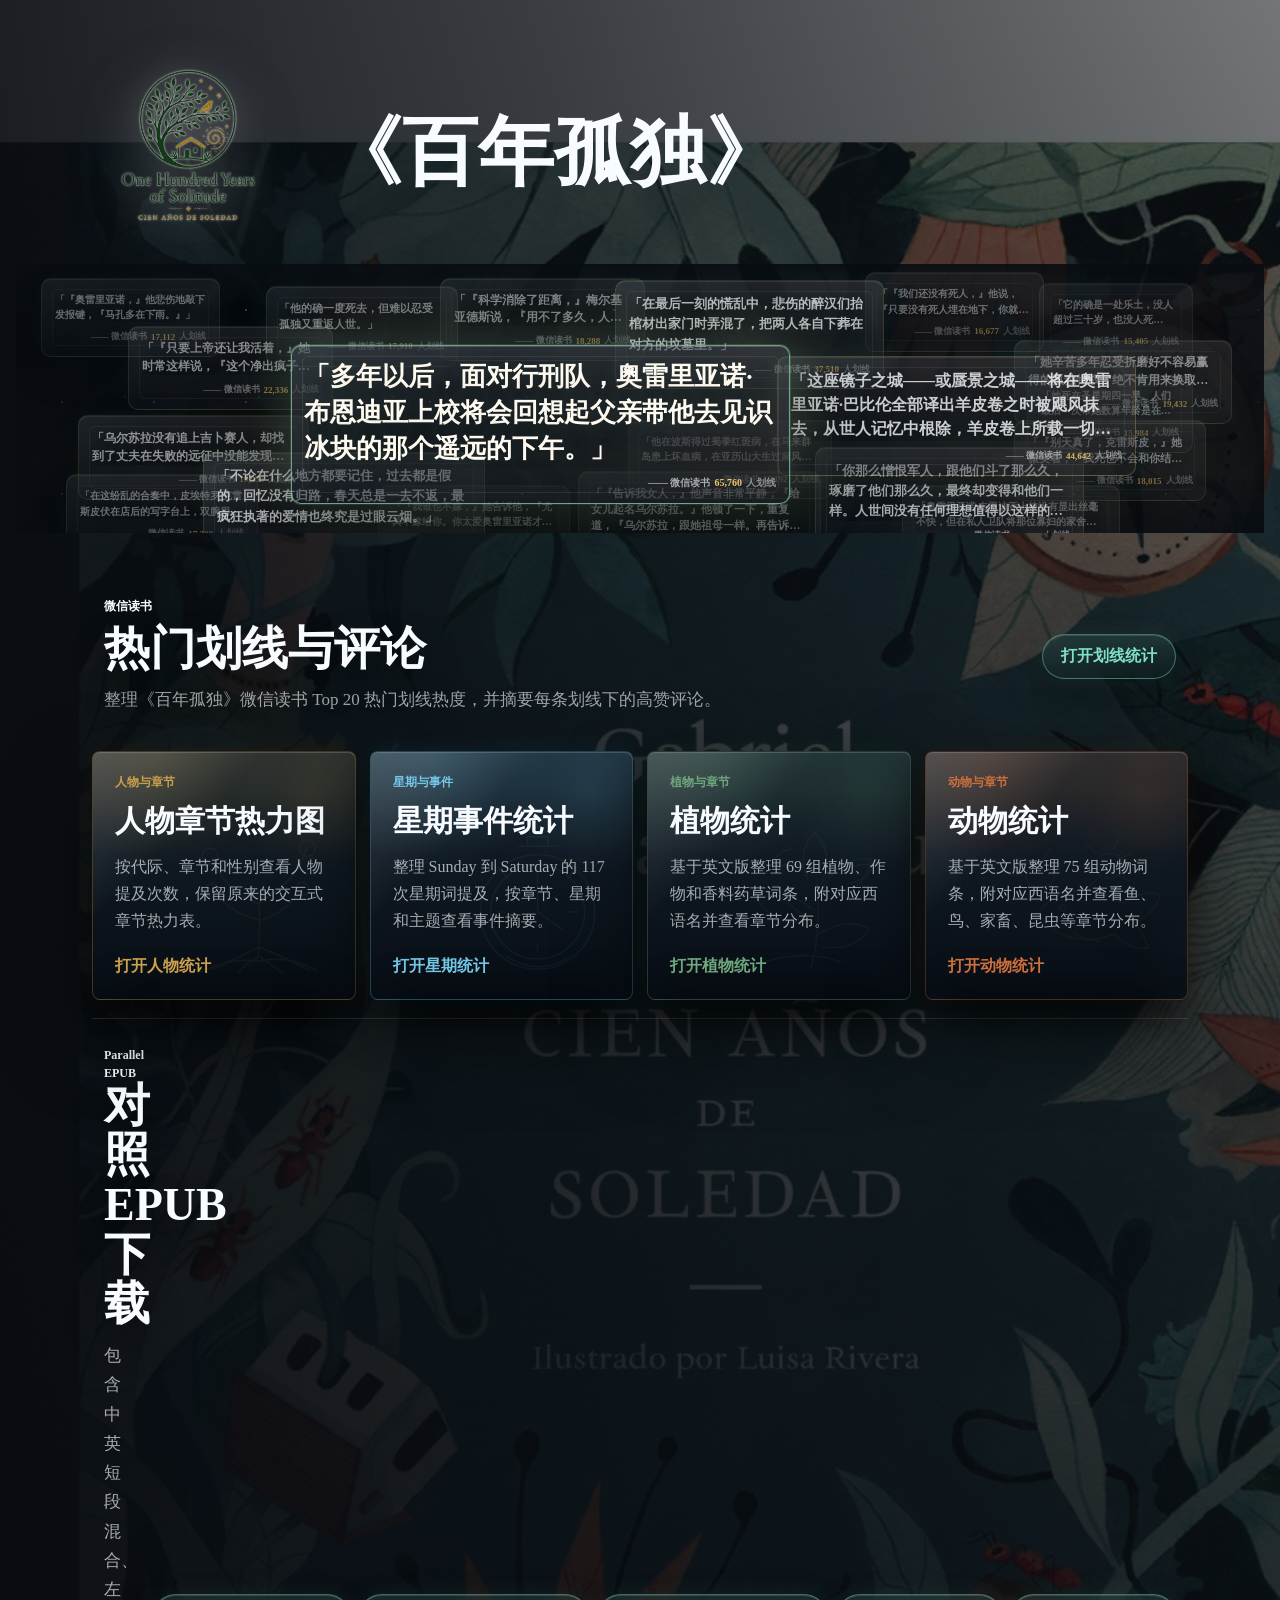
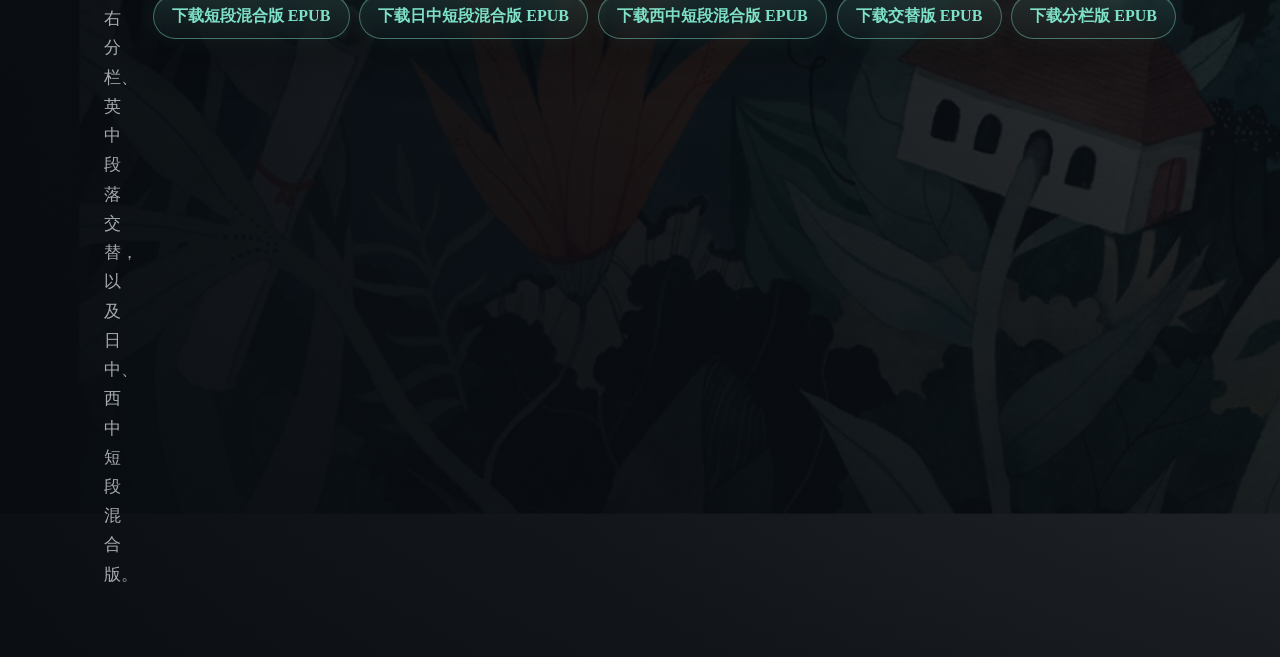
==== index.html @ 2b8b04f7 "Add Spanish Chinese mixed EPUB" ====
<!doctype html>
<html lang="zh-CN">
  <head>
    <meta charset="utf-8" />
    <meta name="viewport" content="width=device-width, initial-scale=1" />
    <title>《百年孤独》</title>
    <link rel="icon" type="image/png" sizes="64x64" href="./assets/favicon.png" />
    <link rel="apple-touch-icon" href="./assets/apple-touch-icon.png" />
    <style>
      :root {
        --ink: #f8fbff;
        --soft: rgba(248, 251, 255, 0.78);
        --muted: rgba(248, 251, 255, 0.66);
        --line: rgba(255, 255, 255, 0.24);
        --card: rgba(12, 20, 28, 0.68);
        --card-hover: rgba(17, 29, 39, 0.82);
        --teal: #7ee0c7;
        --gold: #f5c96b;
        --shadow: 0 24px 70px rgba(0, 0, 0, 0.34);
        --serif: "Source Han Serif SC", "Noto Serif CJK SC", "Songti SC", "STSong", SimSun, serif;
        --sans:
          Inter, ui-sans-serif, system-ui, -apple-system, BlinkMacSystemFont, "Segoe UI",
          "PingFang SC", "Microsoft YaHei", sans-serif;
        font-family: var(--serif);
      }

      * {
        box-sizing: border-box;
      }

      html {
        min-height: 100%;
      }

      html,
      body {
        background:
          linear-gradient(90deg, rgba(8, 12, 17, 0.9) 0%, rgba(8, 12, 17, 0.74) 44%, rgba(8, 12, 17, 0.46) 100%),
          linear-gradient(180deg, rgba(8, 12, 17, 0.2) 0%, rgba(8, 12, 17, 0.88) 100%),
          url("./assets/spanish-cover.webp") center 42% / cover no-repeat;
      }

      body {
        min-width: 320px;
        min-height: 100svh;
        margin: 0;
        overflow-x: hidden;
        color: var(--ink);
      }

      main {
        display: flex;
        flex-direction: column;
        gap: clamp(20px, 2.7vh, 34px);
        width: 100%;
        max-width: 1180px;
        min-height: 100svh;
        margin: 0 auto;
        padding: clamp(22px, 4vw, 48px) clamp(16px, 4vw, 42px);
        overflow: visible;
      }

      .hero {
        display: flex;
        flex-direction: column;
        justify-content: center;
        width: 100%;
        min-width: 0;
        max-width: 1080px;
        min-height: min(210px, 24svh);
      }

      .hero-heading {
        display: flex;
        align-items: center;
        gap: clamp(22px, 3.4vw, 42px);
        width: 100%;
        min-width: 0;
      }

      .hero-copy {
        min-width: 0;
      }

      .brand-logo {
        flex: 0 0 auto;
        width: clamp(150px, 15vw, 220px);
        height: auto;
        margin: 0;
        filter: drop-shadow(0 18px 40px rgba(0, 0, 0, 0.42))
          drop-shadow(0 0 1px rgba(255, 255, 255, 0.82))
          drop-shadow(0 0 16px rgba(255, 255, 255, 0.26));
      }

      .eyebrow {
        margin: 0 0 14px;
        color: var(--teal);
        font-size: 12px;
        font-weight: 820;
        letter-spacing: 0;
        text-transform: uppercase;
      }

      h1 {
        max-width: 780px;
        margin: 0;
        font-size: clamp(38px, 7vw, 76px);
        line-height: 1.02;
        letter-spacing: 0;
        overflow-wrap: anywhere;
        text-wrap: balance;
      }

      h1 span {
        display: block;
      }

      .lede {
        max-width: 690px;
        margin: 0;
        color: var(--soft);
        font-size: clamp(16px, 2vw, 20px);
        line-height: 1.75;
        overflow-wrap: anywhere;
        word-break: break-word;
      }

      .link-grid {
        display: grid;
        width: 100%;
        min-width: 0;
        grid-template-columns: repeat(4, minmax(0, 1fr));
        gap: 18px 14px;
        perspective: 1200px;
      }

      .quote-field {
        position: relative;
        isolation: isolate;
        width: min(1280px, calc(100vw - 32px));
        max-width: calc(100vw - 32px);
        min-height: clamp(260px, 21vw, 320px);
        margin-left: 50%;
        margin-top: clamp(-18px, -1.5vw, -8px);
        margin-bottom: clamp(28px, 3vw, 46px);
        padding: 0;
        transform: translateX(-50%);
      }

      .quote-orbit {
        position: absolute;
        inset: 0;
        z-index: 1;
        overflow: hidden;
        background:
          linear-gradient(90deg, rgba(5, 8, 13, 0.08), rgba(5, 8, 13, 0.52) 18%, rgba(5, 8, 13, 0.58) 82%, rgba(5, 8, 13, 0.08)),
          linear-gradient(180deg, rgba(5, 8, 13, 0), rgba(5, 8, 13, 0.58) 18%, rgba(5, 8, 13, 0.5) 82%, rgba(5, 8, 13, 0));
        isolation: isolate;
      }

      .quote-orbit::before {
        position: absolute;
        inset: 0;
        z-index: -1;
        background-image:
          radial-gradient(circle, rgba(255, 255, 255, 0.64) 0 1px, transparent 1.3px),
          radial-gradient(circle, rgba(126, 224, 199, 0.42) 0 1px, transparent 1.25px),
          linear-gradient(180deg, rgba(126, 224, 199, 0.08), transparent 28%, rgba(245, 201, 107, 0.08) 78%, transparent);
        background-position:
          0 0,
          42px 66px,
          center;
        background-size:
          92px 92px,
          134px 134px,
          auto;
        content: "";
        opacity: 0.32;
      }

      .quote-orbit::after {
        position: absolute;
        inset: 0;
        z-index: -1;
        background:
          linear-gradient(90deg, rgba(8, 12, 17, 0.72), transparent 18%, transparent 82%, rgba(8, 12, 17, 0.72)),
          linear-gradient(180deg, rgba(8, 12, 17, 0.78), transparent 16%, transparent 78%, rgba(8, 12, 17, 0.78));
        content: "";
        pointer-events: none;
      }

      .quote-card {
        position: absolute;
        z-index: var(--z, 1);
        display: grid;
        grid-template-rows: minmax(0, 1fr) auto;
        min-width: 0;
        width: min(var(--card-width, 280px), calc(100% - 42px));
        min-height: 0;
        border: 1px solid rgba(245, 201, 107, var(--border-alpha, 0.18));
        border-radius: 10px;
        background:
          linear-gradient(180deg, rgba(255, 255, 255, 0.12), rgba(255, 255, 255, 0.025)),
          rgba(11, 16, 24, var(--card-bg, 0.34));
        box-shadow:
          0 18px 44px rgba(0, 0, 0, 0.26),
          0 0 28px rgba(126, 224, 199, var(--glow-alpha, 0.06)),
          inset 0 1px 0 rgba(255, 255, 255, 0.12);
        padding: clamp(10px, 1vw, 14px);
        color: var(--ink);
        animation:
          quote-drift-a 18s ease-in-out infinite,
          quote-breathe 4.8s ease-in-out infinite;
        left: var(--x);
        opacity: var(--card-opacity, 0.72);
        top: var(--y);
        transform: translate3d(var(--parallax-x, 0), var(--parallax-y, 0), 0)
          scale(var(--card-scale, 1));
        transition:
          transform 180ms ease,
          opacity 180ms ease,
          filter 180ms ease,
          border-color 180ms ease,
          background 180ms ease,
          box-shadow 180ms ease;
      }

      .quote-card::before {
        position: absolute;
        inset: 10px;
        border: 1px solid rgba(255, 255, 255, 0.08);
        border-radius: 6px;
        content: "";
        pointer-events: none;
      }

      .quote-card::after {
        position: absolute;
        inset: -1px;
        z-index: -1;
        border-radius: 10px;
        background: linear-gradient(135deg, rgba(126, 224, 199, 0.16), transparent 32%, rgba(245, 201, 107, 0.12));
        content: "";
        opacity: 0.28;
        pointer-events: none;
      }

      .quote-orbit:has(.quote-card:hover) .quote-card:not(:hover) {
        --card-opacity: 0.34;
        --card-peak-opacity: 0.42;
        filter: saturate(0.72) brightness(0.68);
      }

      .quote-orbit.is-hovering .quote-card:not(.is-active) {
        --card-opacity: 0.34;
        --card-peak-opacity: 0.42;
        filter: saturate(0.72) brightness(0.68);
      }

      .quote-card:hover,
      .quote-card:focus,
      .quote-card:focus-within,
      .quote-card.is-active {
        z-index: 20;
        --card-scale: 1.05;
        --card-opacity: 1;
        --card-peak-opacity: 1;
        border-color: rgba(126, 224, 199, 0.62);
        outline: none;
        background:
          linear-gradient(180deg, rgba(126, 224, 199, 0.14), rgba(255, 255, 255, 0.04)),
          rgba(8, 15, 22, 0.82);
        box-shadow:
          0 32px 92px rgba(0, 0, 0, 0.52),
          0 0 0 3px rgba(126, 224, 199, 0.12),
          inset 0 1px 0 rgba(255, 255, 255, 0.18);
        animation-play-state: paused;
      }

      .quote-card blockquote {
        display: -webkit-box;
        overflow: hidden;
        -webkit-box-orient: vertical;
        -webkit-line-clamp: var(--lines, 2);
        margin: 0;
        color: rgba(248, 251, 255, 0.94);
        font-family: "Source Han Serif SC", "Noto Serif CJK SC", "Songti SC", "STSong", SimSun, serif;
        font-size: var(--quote-size, clamp(12px, 1vw, 16px));
        font-weight: 680;
        line-height: 1.5;
        letter-spacing: 0;
        text-shadow: 0 2px 18px rgba(0, 0, 0, 0.38);
      }

      .quote-card footer {
        display: flex;
        flex-wrap: wrap;
        gap: 8px 4px;
        align-items: center;
        justify-content: flex-end;
        margin-top: 8px;
        color: rgba(248, 251, 255, 0.62);
        font-size: 9px;
        font-weight: 760;
      }

      .quote-card footer .highlight-count {
        color: var(--gold);
      }

      .quote-card footer .highlight-unit {
        color: rgba(248, 251, 255, 0.5);
      }

      .quote-card.rank-1 {
        --x: 22%;
        --y: 30%;
        --z: 8;
        --card-width: clamp(410px, 39vw, 560px);
        --quote-size: clamp(22px, 2vw, 30px);
        --lines: 3;
        --card-opacity: 1;
        --card-peak-opacity: 1;
        --card-bg: 0.5;
        --border-alpha: 0.58;
        --glow-alpha: 0.28;
        --depth: 0.8;
        border-color: rgba(126, 224, 199, 0.68);
        box-shadow:
          0 30px 86px rgba(0, 0, 0, 0.5),
          0 0 0 1px rgba(245, 201, 107, 0.18),
          0 0 46px rgba(126, 224, 199, 0.2),
          0 0 76px rgba(245, 201, 107, 0.12),
          inset 0 1px 0 rgba(255, 255, 255, 0.18);
      }

      .quote-card.rank-1 blockquote {
        color: #fffaf0;
        font-weight: 820;
        line-height: 1.42;
        text-shadow:
          0 2px 24px rgba(0, 0, 0, 0.52),
          0 0 22px rgba(126, 224, 199, 0.18);
      }

      .quote-card.rank-1 footer {
        font-size: 10px;
      }

      .quote-card.rank-2 {
        --x: 61%;
        --y: 34%;
        --z: 5;
        --card-width: clamp(300px, 28vw, 410px);
        --quote-size: clamp(15px, 1.25vw, 19px);
        --lines: 3;
        --card-opacity: 0.86;
        --card-peak-opacity: 0.96;
        --card-bg: 0.4;
        --border-alpha: 0.3;
        --glow-alpha: 0.12;
        --depth: 0.56;
        animation-name: quote-drift-b, quote-breathe;
        animation-duration: 22s, 5.4s;
      }

      .quote-card.rank-3 {
        --x: 48%;
        --y: 6%;
        --z: 4;
        --card-width: clamp(230px, 21vw, 300px);
        --quote-size: clamp(13px, 1.05vw, 16px);
        --lines: 3;
        --card-opacity: 0.78;
        --card-peak-opacity: 0.92;
        --depth: 0.42;
        animation-name: quote-drift-c, quote-breathe;
        animation-duration: 20s, 4.6s;
      }

      .quote-card.rank-4 {
        --x: 64%;
        --y: 68%;
        --z: 4;
        --card-width: clamp(230px, 21vw, 315px);
        --quote-size: clamp(13px, 1.05vw, 16px);
        --lines: 3;
        --card-opacity: 0.76;
        --card-peak-opacity: 0.9;
        --depth: 0.4;
        animation-name: quote-drift-d, quote-breathe;
        animation-duration: 24s, 5.2s;
      }

      .quote-card.rank-5 {
        --x: 15%;
        --y: 70%;
        --z: 4;
        --card-width: clamp(230px, 22vw, 320px);
        --quote-size: clamp(13px, 1.05vw, 16px);
        --lines: 3;
        --card-opacity: 0.76;
        --card-peak-opacity: 0.9;
        --depth: 0.38;
        animation-name: quote-drift-c, quote-breathe;
        animation-duration: 19s, 5.8s;
      }

      .quote-card.rank-6 {
        --x: 9%;
        --y: 23%;
        --card-width: clamp(180px, 16vw, 235px);
        --quote-size: clamp(11px, 0.92vw, 14px);
        --card-opacity: 0.62;
        --card-peak-opacity: 0.78;
        --depth: 0.26;
        animation-name: quote-drift-b, quote-breathe;
        animation-duration: 21s, 4.4s;
      }

      .quote-card.rank-7 {
        --x: 5%;
        --y: 56%;
        --card-width: clamp(190px, 18vw, 260px);
        --quote-size: clamp(11px, 0.94vw, 14px);
        --card-opacity: 0.6;
        --card-peak-opacity: 0.76;
        --depth: 0.24;
        animation-name: quote-drift-a, quote-breathe;
        animation-duration: 23s, 4.8s;
      }

      .quote-card.rank-8 {
        --x: 80%;
        --y: 28%;
        --card-width: clamp(185px, 17vw, 250px);
        --quote-size: clamp(11px, 0.94vw, 14px);
        --card-opacity: 0.6;
        --card-peak-opacity: 0.76;
        --depth: 0.22;
        animation-name: quote-drift-d, quote-breathe;
        animation-duration: 18s, 5.6s;
      }

      .quote-card.rank-9 {
        --x: 34%;
        --y: 5%;
        --card-width: clamp(180px, 16vw, 230px);
        --quote-size: clamp(11px, 0.9vw, 13px);
        --card-opacity: 0.54;
        --card-peak-opacity: 0.7;
        --depth: 0.18;
        animation-name: quote-drift-b, quote-breathe;
      }

      .quote-card.rank-10 {
        --x: 80%;
        --y: 58%;
        --card-width: clamp(165px, 15vw, 220px);
        --quote-size: clamp(10px, 0.84vw, 13px);
        --card-opacity: 0.52;
        --card-peak-opacity: 0.68;
        --depth: 0.16;
        animation-name: quote-drift-c, quote-breathe;
      }

      .quote-card.rank-11 {
        --x: 20%;
        --y: 8%;
        --card-width: clamp(165px, 15vw, 220px);
        --quote-size: clamp(10px, 0.84vw, 13px);
        --card-opacity: 0.5;
        --card-peak-opacity: 0.66;
        --depth: 0.14;
        animation-name: quote-drift-d, quote-breathe;
      }

      .quote-card.rank-12 {
        --x: 45%;
        --y: 77%;
        --card-width: clamp(210px, 19vw, 285px);
        --quote-size: clamp(10px, 0.84vw, 13px);
        --lines: 3;
        --card-opacity: 0.5;
        --card-peak-opacity: 0.66;
        --depth: 0.14;
        animation-name: quote-drift-a, quote-breathe;
      }

      .quote-card.rank-13 {
        --x: 4%;
        --y: 78%;
        --card-width: clamp(170px, 15vw, 220px);
        --quote-size: clamp(10px, 0.82vw, 12px);
        --card-opacity: 0.44;
        --card-peak-opacity: 0.58;
        --depth: 0.1;
        animation-name: quote-drift-d, quote-breathe;
      }

      .quote-card.rank-14 {
        --x: 71%;
        --y: 82%;
        --card-width: clamp(185px, 17vw, 245px);
        --quote-size: clamp(10px, 0.82vw, 12px);
        --card-opacity: 0.44;
        --card-peak-opacity: 0.58;
        --depth: 0.1;
        animation-name: quote-drift-b, quote-breathe;
      }

      .quote-card.rank-15 {
        --x: 2%;
        --y: 5%;
        --card-width: clamp(160px, 14vw, 205px);
        --quote-size: clamp(10px, 0.8vw, 12px);
        --card-opacity: 0.42;
        --card-peak-opacity: 0.56;
        --depth: 0.08;
        animation-name: quote-drift-c, quote-breathe;
      }

      .quote-card.rank-16 {
        --x: 68%;
        --y: 3%;
        --card-width: clamp(160px, 14vw, 205px);
        --quote-size: clamp(10px, 0.8vw, 12px);
        --card-opacity: 0.42;
        --card-peak-opacity: 0.56;
        --depth: 0.08;
        animation-name: quote-drift-b, quote-breathe;
      }

      .quote-card.rank-17 {
        --x: 81%;
        --y: 41%;
        --card-width: clamp(155px, 13vw, 195px);
        --quote-size: clamp(10px, 0.78vw, 12px);
        --card-opacity: 0.4;
        --card-peak-opacity: 0.54;
        --depth: 0.06;
        animation-name: quote-drift-a, quote-breathe;
      }

      .quote-card.rank-18 {
        --x: 82%;
        --y: 7%;
        --card-width: clamp(145px, 12vw, 185px);
        --quote-size: clamp(10px, 0.78vw, 12px);
        --card-opacity: 0.38;
        --card-peak-opacity: 0.52;
        --depth: 0.06;
        animation-name: quote-drift-d, quote-breathe;
      }

      .quote-card.rank-19 {
        --x: 49%;
        --y: 58%;
        --card-width: clamp(180px, 16vw, 230px);
        --quote-size: clamp(10px, 0.8vw, 12px);
        --card-opacity: 0.4;
        --card-peak-opacity: 0.54;
        --depth: 0.06;
        animation-name: quote-drift-c, quote-breathe;
      }

      .quote-card.rank-20 {
        --x: 29%;
        --y: 82%;
        --card-width: clamp(165px, 15vw, 210px);
        --quote-size: clamp(10px, 0.8vw, 12px);
        --card-opacity: 0.38;
        --card-peak-opacity: 0.52;
        --depth: 0.06;
        animation-name: quote-drift-b, quote-breathe;
      }

      .quote-card:nth-child(2) {
        animation-delay: -2.4s, -1s;
      }

      .quote-card:nth-child(3) {
        animation-delay: -4.8s, -1.8s;
      }

      .quote-card:nth-child(4) {
        animation-delay: -1.6s, -0.6s;
      }

      .quote-card:nth-child(5) {
        animation-delay: -6.2s, -2.8s;
      }

      .quote-card:nth-child(6) {
        animation-delay: -3.1s, -1.4s;
      }

      .quote-card:nth-child(7) {
        animation-delay: -7.2s, -2.2s;
      }

      .quote-card:nth-child(8) {
        animation-delay: -5.4s, -0.9s;
      }

      .quote-card:nth-child(9) {
        animation-delay: -8.1s, -1.2s;
      }

      .quote-card:nth-child(10) {
        animation-delay: -2.9s, -2.7s;
      }

      .quote-card:nth-child(11) {
        animation-delay: -6.7s, -1.9s;
      }

      .quote-card:nth-child(12) {
        animation-delay: -9.4s, -3.1s;
      }

      .quote-card:nth-child(13) {
        animation-delay: -1.9s, -1.6s;
      }

      .quote-card:nth-child(14) {
        animation-delay: -7.8s, -2.4s;
      }

      .quote-card:nth-child(15) {
        animation-delay: -4.3s, -0.8s;
      }

      .quote-card:nth-child(16) {
        animation-delay: -10.2s, -2.9s;
      }

      .quote-card:nth-child(17) {
        animation-delay: -5.9s, -1.1s;
      }

      .quote-card:nth-child(18) {
        animation-delay: -3.8s, -2.5s;
      }

      .quote-card:nth-child(19) {
        animation-delay: -8.8s, -1.7s;
      }

      .quote-card:nth-child(20) {
        animation-delay: -6.1s, -3.3s;
      }

      @keyframes quote-drift-a {
        0%,
        100% {
          translate: 0 0;
          rotate: -0.6deg;
        }

        50% {
          translate: 10px -12px;
          rotate: 0.8deg;
        }
      }

      @keyframes quote-drift-b {
        0%,
        100% {
          translate: 0 0;
          rotate: 0.7deg;
        }

        45% {
          translate: -12px 10px;
          rotate: -0.8deg;
        }
      }

      @keyframes quote-drift-c {
        0%,
        100% {
          translate: 0 0;
          rotate: -0.3deg;
        }

        55% {
          translate: 12px 10px;
          rotate: 1deg;
        }
      }

      @keyframes quote-drift-d {
        0%,
        100% {
          translate: 0 0;
          rotate: 0.4deg;
        }

        50% {
          translate: -10px -12px;
          rotate: -1deg;
        }
      }

      @keyframes quote-breathe {
        0%,
        100% {
          opacity: var(--card-opacity, 0.72);
        }

        50% {
          opacity: var(--card-peak-opacity, 0.9);
        }
      }

      a.card {
        position: relative;
        isolation: isolate;
        display: grid;
        --theme-rgb: 126, 224, 199;
        --theme-color: rgb(var(--theme-rgb));
        --watermark-opacity: 0.06;
        min-width: 0;
        min-height: 204px;
        border: 1px solid rgba(var(--theme-rgb), 0.28);
        border-radius: 8px;
        background:
          linear-gradient(180deg, rgba(var(--theme-rgb), 0.1), rgba(6, 13, 20, 0.04) 42%),
          linear-gradient(180deg, rgba(24, 36, 46, 0.84), rgba(6, 13, 20, 0.76)),
          var(--card);
        box-shadow:
          0 34px 82px rgba(0, 0, 0, 0.5),
          0 14px 30px rgba(0, 0, 0, 0.34),
          0 0 34px rgba(var(--theme-rgb), 0.1),
          inset 0 1px 0 rgba(255, 255, 255, 0.16);
        padding: 22px;
        color: inherit;
        text-decoration: none;
        backdrop-filter: blur(14px);
        transform: translateY(0);
        transition:
          transform 180ms ease,
          border-color 180ms ease,
          background 180ms ease,
          box-shadow 180ms ease;
      }

      a.card > :not(.card-watermark) {
        position: relative;
        z-index: 1;
      }

      .highlight-strip {
        grid-column: 1 / -1;
        display: flex;
        gap: clamp(18px, 4vw, 48px);
        align-items: center;
        justify-content: space-between;
        min-width: 0;
        padding: 2px clamp(4px, 1.2vw, 12px) clamp(10px, 1.8vw, 18px);
      }

      .highlight-strip-copy {
        min-width: 0;
      }

      .highlight-strip .card-kicker {
        display: block;
        margin-bottom: 9px;
      }

      .highlight-strip-title {
        display: block;
        color: var(--ink);
        font-family: var(--serif);
        font-size: clamp(30px, 4vw, 46px);
        font-weight: 820;
        line-height: 1.08;
        text-decoration: none;
        text-shadow: 0 18px 36px rgba(0, 0, 0, 0.45);
      }

      .highlight-strip p {
        max-width: 690px;
        margin: 12px 0 0;
        color: rgba(248, 251, 255, 0.62);
        font-family: var(--serif);
        font-size: clamp(14px, 1.6vw, 17px);
        line-height: 1.75;
      }

      .highlight-button {
        flex: 0 0 auto;
        border: 1px solid rgba(126, 224, 199, 0.42);
        border-radius: 999px;
        background:
          linear-gradient(180deg, rgba(126, 224, 199, 0.13), rgba(126, 224, 199, 0.04)),
          rgba(8, 14, 20, 0.18);
        box-shadow:
          0 18px 42px rgba(0, 0, 0, 0.24),
          0 0 24px rgba(126, 224, 199, 0.08),
          inset 0 1px 0 rgba(255, 255, 255, 0.13);
        padding: 11px 18px;
        color: var(--teal);
        font-family: var(--serif);
        font-weight: 820;
        text-decoration: none;
        white-space: nowrap;
        backdrop-filter: blur(12px);
        transition:
          transform 180ms ease,
          border-color 180ms ease,
          background 180ms ease,
          box-shadow 180ms ease;
      }

      .highlight-button:hover,
      .highlight-button:focus-visible {
        border-color: rgba(126, 224, 199, 0.78);
        outline: none;
        background:
          linear-gradient(180deg, rgba(126, 224, 199, 0.2), rgba(126, 224, 199, 0.08)),
          rgba(8, 14, 20, 0.28);
        box-shadow:
          0 24px 58px rgba(0, 0, 0, 0.34),
          0 0 0 3px rgba(126, 224, 199, 0.12),
          0 0 38px rgba(126, 224, 199, 0.18),
          inset 0 1px 0 rgba(255, 255, 255, 0.18);
        transform: translateY(-3px);
      }

      .resource-strip {
        grid-column: 1 / -1;
        display: grid;
        grid-template-columns: minmax(0, 1fr) auto;
        gap: clamp(18px, 4vw, 44px);
        align-items: center;
        min-width: 0;
        border-top: 1px solid rgba(255, 255, 255, 0.16);
        padding: clamp(18px, 2vw, 26px) clamp(4px, 1.2vw, 12px) clamp(12px, 2vw, 20px);
      }

      .resource-strip p {
        max-width: 780px;
        margin: 12px 0 0;
        color: rgba(248, 251, 255, 0.66);
        font-family: var(--serif);
        font-size: clamp(14px, 1.55vw, 17px);
        line-height: 1.72;
      }

      .resource-actions {
        display: flex;
        flex-wrap: wrap;
        gap: 10px;
        justify-content: flex-end;
        min-width: min(430px, 100%);
      }

      .resource-actions .highlight-button {
        white-space: normal;
      }

      a.card::before {
        position: absolute;
        inset: 0;
        z-index: -1;
        border-radius: inherit;
        background:
          linear-gradient(135deg, rgba(255, 255, 255, 0.18), transparent 34%),
          radial-gradient(circle at 24% 0%, rgba(var(--theme-rgb), 0.18), transparent 38%),
          radial-gradient(circle at 84% 16%, rgba(var(--theme-rgb), 0.13), transparent 28%);
        content: "";
        opacity: 0.9;
        pointer-events: none;
      }

      a.card::after {
        position: absolute;
        right: 18px;
        bottom: -18px;
        left: 18px;
        z-index: -2;
        height: 28px;
        border-radius: 999px;
        background: rgba(0, 0, 0, 0.42);
        filter: blur(18px);
        content: "";
        pointer-events: none;
      }

      a.card:hover,
      a.card:focus-visible {
        --watermark-opacity: 0.13;
        border-color: rgba(var(--theme-rgb), 0.78);
        outline: none;
        background:
          linear-gradient(180deg, rgba(var(--theme-rgb), 0.16), rgba(9, 19, 28, 0.14) 48%),
          linear-gradient(180deg, rgba(29, 48, 58, 0.9), rgba(9, 19, 28, 0.82)),
          var(--card-hover);
        box-shadow:
          0 46px 108px rgba(0, 0, 0, 0.58),
          0 18px 42px rgba(0, 0, 0, 0.42),
          0 0 0 3px rgba(var(--theme-rgb), 0.18),
          0 0 56px rgba(var(--theme-rgb), 0.22),
          inset 0 1px 0 rgba(255, 255, 255, 0.22);
        transform: translateY(-8px);
      }

      .card-watermark {
        position: absolute;
        right: 10px;
        bottom: 8px;
        z-index: 0;
        width: min(72%, 260px);
        height: 78%;
        color: var(--theme-color);
        opacity: var(--watermark-opacity);
        pointer-events: none;
        transform: translate3d(8px, 8px, 0) scale(1);
        transform-origin: right bottom;
        transition:
          opacity 180ms ease,
          transform 180ms ease;
      }

      .card-watermark svg {
        display: block;
        width: 100%;
        height: 100%;
        fill: none;
        stroke: currentColor;
        stroke-linecap: round;
        stroke-linejoin: round;
        stroke-width: 2;
        vector-effect: non-scaling-stroke;
      }

      a.card:hover .card-watermark,
      a.card:focus-visible .card-watermark {
        transform: translate3d(3px, 3px, 0) scale(1.04);
      }

      a.card.card-people {
        --theme-rgb: 204, 160, 76;
      }

      a.card.card-time {
        --theme-rgb: 116, 198, 232;
      }

      a.card.card-plants {
        --theme-rgb: 112, 168, 126;
      }

      a.card.card-animals {
        --theme-rgb: 205, 112, 60;
      }

      .card-kicker {
        color: var(--theme-color);
        font-family: var(--serif);
        font-size: 12px;
        font-weight: 820;
      }

      .card strong {
        display: block;
        margin-top: 12px;
        color: var(--ink);
        font-family: var(--serif);
        font-size: clamp(22px, 3vw, 30px);
        font-weight: 820;
        line-height: 1.18;
      }

      .card p {
        margin: 14px 0 0;
        color: var(--muted);
        font-family: var(--serif);
        line-height: 1.7;
        overflow-wrap: anywhere;
        word-break: break-word;
      }

      .card-action {
        align-self: end;
        margin-top: 22px;
        color: var(--theme-color);
        font-family: var(--serif);
        font-weight: 820;
      }

      @media (max-width: 820px) {
        html,
        body {
          background:
            linear-gradient(180deg, rgba(8, 12, 17, 0.9) 0%, rgba(8, 12, 17, 0.68) 46%, rgba(8, 12, 17, 0.94) 100%),
            url("./assets/spanish-cover.webp") center 18% / cover no-repeat;
        }

        main {
          gap: 18px;
          padding-right: 20px;
          padding-left: 20px;
        }

        .hero {
          min-height: 174px;
        }

        .hero-heading {
          flex-direction: column;
          align-items: flex-start;
          gap: 16px;
        }

        .brand-logo {
          width: 128px;
        }

        .hero,
        .link-grid {
          width: min(350px, 100%);
          max-width: 100%;
        }

        .quote-field {
          width: 100vw;
          max-width: 100%;
          min-height: 250px;
          margin-left: 50%;
          margin-top: -10px;
          margin-bottom: 28px;
          padding: 0;
          transform: translateX(-50%);
        }

        a.card {
          width: 100%;
          max-width: 100%;
          grid-template-columns: 1fr;
        }

        .highlight-strip {
          flex-direction: column;
          align-items: flex-start;
          gap: 16px;
          padding: 0 0 6px;
        }

        .resource-strip {
          grid-template-columns: 1fr;
          align-items: flex-start;
          gap: 16px;
          padding-right: 0;
          padding-left: 0;
        }

        .resource-actions {
          justify-content: flex-start;
          min-width: 0;
        }

        .highlight-strip-title {
          font-size: clamp(28px, 8.5vw, 36px);
        }

        .highlight-strip p {
          margin-top: 10px;
        }

        .highlight-button {
          align-self: flex-start;
        }

        h1 {
          font-size: clamp(34px, 11vw, 46px);
          line-height: 1.08;
        }

        .link-grid {
          grid-template-columns: 1fr;
        }

        .quote-orbit {
          position: absolute;
          inset: 0;
          z-index: auto;
          display: block;
          overflow: hidden;
          box-shadow: none;
        }

        .quote-card {
          position: absolute;
          left: var(--x);
          top: var(--y);
          margin: 0;
          width: min(var(--card-width, 220px), 72vw);
          min-height: 0;
          padding: 10px;
          --quote-size: clamp(11px, 3vw, 15px);
          --lines: 2;
        }

        .quote-card footer,
        .quote-card:nth-child(n + 9) {
          display: none;
        }

        .quote-card.rank-1 {
          --x: 8%;
          --y: 24%;
          --card-width: 280px;
          --quote-size: clamp(18px, 5.3vw, 22px);
          --lines: 3;
          --card-bg: 0.72;
        }

        .quote-card:not(.rank-1) {
          --card-opacity: 0.34;
          --card-peak-opacity: 0.48;
        }

        .quote-card.rank-2 {
          --x: 34%;
          --y: 9%;
          --card-width: 230px;
        }

        .quote-card.rank-3 {
          --x: 3%;
          --y: 6%;
          --card-width: 190px;
        }

        .quote-card.rank-4 {
          --x: 42%;
          --y: 57%;
          --card-width: 200px;
        }

        .quote-card.rank-5 {
          --x: 2%;
          --y: 67%;
          --card-width: 220px;
        }

        .quote-card.rank-6 {
          --x: 50%;
          --y: 36%;
          --card-width: 175px;
        }

        .quote-card.rank-7 {
          --x: 1%;
          --y: 49%;
          --card-width: 175px;
        }

        .quote-card.rank-8 {
          --x: 52%;
          --y: 76%;
          --card-width: 160px;
        }

        a.card {
          min-height: 184px;
        }
      }

      @media (min-width: 821px) and (max-width: 1180px) {
        .link-grid {
          grid-template-columns: repeat(2, minmax(0, 1fr));
        }

        .quote-field {
          width: 100vw;
          min-height: 286px;
          margin-bottom: 34px;
        }
      }

      @media (prefers-reduced-motion: reduce) {
        .quote-card {
          animation: none;
        }
      }
    </style>
  </head>
  <body>
    <main>
      <section class="hero" aria-labelledby="site-title">
        <div class="hero-heading">
          <picture>
            <source srcset="./assets/site-logo.webp" type="image/webp" />
            <img
              class="brand-logo"
              src="./assets/site-logo.png"
              alt="One Hundred Years of Solitude logo"
              width="720"
              height="720"
            />
          </picture>
          <div class="hero-copy">
            <h1 id="site-title">《百年孤独》</h1>
          </div>
        </div>
      </section>

      <section class="quote-field" aria-label="热门划线精选">
        <div class="quote-orbit" aria-label="热门划线精选">
          <article class="quote-card rank-1">
            <blockquote>「多年以后，面对行刑队，奥雷里亚诺·布恩迪亚上校将会回想起父亲带他去见识冰块的那个遥远的下午。」</blockquote>
            <footer>—— 微信读书 <span class="highlight-count">65,760</span><span class="highlight-unit"> 人划线</span></footer>
          </article>
          <article class="quote-card rank-2">
            <blockquote>「这座镜子之城——或蜃景之城——将在奥雷里亚诺·巴比伦全部译出羊皮卷之时被飓风抹去，从世人记忆中根除，羊皮卷上所载一切自永远至永远不会再重复，因为注定经受百年孤独的家族不会有第二次机会在大地上出现。」</blockquote>
            <footer>—— 微信读书 <span class="highlight-count">44,642</span><span class="highlight-unit"> 人划线</span></footer>
          </article>
          <article class="quote-card rank-3">
            <blockquote>「在最后一刻的慌乱中，悲伤的醉汉们抬棺材出家门时弄混了，把两人各自下葬在对方的坟墓里。」</blockquote>
            <footer>—— 微信读书 <span class="highlight-count">37,510</span><span class="highlight-unit"> 人划线</span></footer>
          </article>
          <article class="quote-card rank-4">
            <blockquote>「你那么憎恨军人，跟他们斗了那么久，琢磨了他们那么久，最终却变得和他们一样。人世间没有任何理想值得以这样的沉沦作为代价。」</blockquote>
            <footer>—— 微信读书 <span class="highlight-count">32,912</span><span class="highlight-unit"> 人划线</span></footer>
          </article>
          <article class="quote-card rank-5">
            <blockquote>「不论在什么地方都要记住，过去都是假的，回忆没有归路，春天总是一去不返，最疯狂执著的爱情也终究是过眼云烟。」</blockquote>
            <footer>—— 微信读书 <span class="highlight-count">27,945</span><span class="highlight-unit"> 人划线</span></footer>
          </article>
          <article class="quote-card rank-6">
            <blockquote>「『只要上帝还让我活着，』她时常这样说，『这个净出疯子的家里就缺不了钱。』」</blockquote>
            <footer>—— 微信读书 <span class="highlight-count">22,336</span><span class="highlight-unit"> 人划线</span></footer>
          </article>
          <article class="quote-card rank-7">
            <blockquote>「乌尔苏拉没有追上吉卜赛人，却找到了丈夫在失败的远征中没能发现的通向伟大发明的道路。」</blockquote>
            <footer>—— 微信读书 <span class="highlight-count">19,935</span><span class="highlight-unit"> 人划线</span></footer>
          </article>
          <article class="quote-card rank-8">
            <blockquote>「她辛苦多年忍受折磨好不容易赢得的孤独特权，绝不肯用来换取一个被虚假迷人的怜悯打扰的晚年。」</blockquote>
            <footer>—— 微信读书 <span class="highlight-count">19,432</span><span class="highlight-unit"> 人划线</span></footer>
          </article>
          <article class="quote-card rank-9">
            <blockquote>「『科学消除了距离，』梅尔基亚德斯说，『用不了多久，人们不出家门就能看到世界上任何地方发生的事情。』」</blockquote>
            <footer>—— 微信读书 <span class="highlight-count">18,288</span><span class="highlight-unit"> 人划线</span></footer>
          </article>
          <article class="quote-card rank-10">
            <blockquote>「『别天真了，克雷斯皮，』她微笑着，『我死也不会和你结婚的。』」</blockquote>
            <footer>—— 微信读书 <span class="highlight-count">18,015</span><span class="highlight-unit"> 人划线</span></footer>
          </article>
          <article class="quote-card rank-11">
            <blockquote>「他的确一度死去，但难以忍受孤独又重返人世。」</blockquote>
            <footer>—— 微信读书 <span class="highlight-count">17,910</span><span class="highlight-unit"> 人划线</span></footer>
          </article>
          <article class="quote-card rank-12">
            <blockquote>「『告诉我女人，』他声音非常平静，『给女儿起名乌尔苏拉。』他顿了一下，重复道，『乌尔苏拉，跟她祖母一样。再告诉她如果生了男孩，就叫他何塞·阿尔卡蒂奥，但不是随他伯父的名字，而是随他祖父。』」</blockquote>
            <footer>—— 微信读书 <span class="highlight-count">17,510</span><span class="highlight-unit"> 人划线</span></footer>
          </article>
          <article class="quote-card rank-13">
            <blockquote>「在这纷乱的合奏中，皮埃特罗·克雷斯皮伏在店后的写字台上，双腕用剃刀割破，双手浸没在一盆安息香水里。」</blockquote>
            <footer>—— 微信读书 <span class="highlight-count">17,200</span><span class="highlight-unit"> 人划线</span></footer>
          </article>
          <article class="quote-card rank-14">
            <blockquote>「奥雷里亚诺·布恩迪亚上校没有显出丝毫不快，但在私人卫队将那位寡妇的家舍夷为平地化为灰烬之后，他的心才恢复平静。」</blockquote>
            <footer>—— 微信读书 <span class="highlight-count">17,200</span><span class="highlight-unit"> 人划线</span></footer>
          </article>
          <article class="quote-card rank-15">
            <blockquote>「『奥雷里亚诺，』他悲伤地敲下发报键，『马孔多在下雨。』」</blockquote>
            <footer>—— 微信读书 <span class="highlight-count">17,112</span><span class="highlight-unit"> 人划线</span></footer>
          </article>
          <article class="quote-card rank-16">
            <blockquote>「『我们还没有死人，』他说，『只要没有死人埋在地下，你就不属于这个地方。』」</blockquote>
            <footer>—— 微信读书 <span class="highlight-count">16,677</span><span class="highlight-unit"> 人划线</span></footer>
          </article>
          <article class="quote-card rank-17">
            <blockquote>「她死在圣星期四一早。人们最后一次帮她数算年龄是在香蕉公司时期，当时得出的结果在一百一十五到一百二十二岁之间。」</blockquote>
            <footer>—— 微信读书 <span class="highlight-count">15,984</span><span class="highlight-unit"> 人划线</span></footer>
          </article>
          <article class="quote-card rank-18">
            <blockquote>「它的确是一处乐土，没人超过三十岁，也没人死去。」</blockquote>
            <footer>—— 微信读书 <span class="highlight-count">15,405</span><span class="highlight-unit"> 人划线</span></footer>
          </article>
          <article class="quote-card rank-19">
            <blockquote>「他在波斯得过蜀黍红斑病，在马来群岛患上坏血病，在亚历山大生过麻风病，在日本染上脚气病，在马达加斯加患过腺鼠疫，在西西里碰上地震，在麦哲伦海峡遭遇重大海难，却都大难不死。」</blockquote>
            <footer>—— 微信读书 <span class="highlight-count">15,192</span><span class="highlight-unit"> 人划线</span></footer>
          </article>
          <article class="quote-card rank-20">
            <blockquote>「『我谁也不嫁，』她告诉他，『尤其不嫁给你。你太爱奥雷里亚诺才想跟我结婚，因为你没法跟他结婚。』」</blockquote>
            <footer>—— 微信读书 <span class="highlight-count">15,171</span><span class="highlight-unit"> 人划线</span></footer>
          </article>
        </div>
      </section>

      <section class="link-grid" aria-label="统计页面入口">
        <div class="highlight-strip">
          <div class="highlight-strip-copy">
            <span class="card-kicker">微信读书</span>
            <a class="highlight-strip-title" href="./highlights/">热门划线与评论</a>
            <p>整理《百年孤独》微信读书 Top 20 热门划线热度，并摘要每条划线下的高赞评论。</p>
          </div>
          <a class="highlight-button" href="./highlights/">打开划线统计</a>
        </div>

        <a class="card card-people" href="./people/">
          <span class="card-watermark" aria-hidden="true">
            <svg viewBox="0 0 260 220" role="img">
              <path d="M130 184c2-33 3-57 1-82" />
              <path d="M130 111c-31-12-52-33-64-64" />
              <path d="M132 107c34-16 55-40 65-74" />
              <path d="M130 132c-24-4-45-17-63-40" />
              <path d="M132 134c24-7 43-21 59-44" />
              <path d="M130 171c-18 9-38 19-62 30" />
              <path d="M132 171c22 8 45 19 70 32" />
              <path d="M130 184c-9 5-18 11-28 22" />
              <path d="M133 184c9 7 19 14 31 22" />
              <circle cx="64" cy="45" r="11" />
              <circle cx="198" cy="34" r="11" />
              <circle cx="66" cy="92" r="9" />
              <circle cx="191" cy="90" r="9" />
              <circle cx="130" cy="102" r="8" />
              <path d="M50 205c29-14 55-19 80-15 28-6 55-2 82 13" />
            </svg>
          </span>
          <span class="card-kicker">人物与章节</span>
          <strong>人物章节热力图</strong>
          <p>按代际、章节和性别查看人物提及次数，保留原来的交互式章节热力表。</p>
          <span class="card-action">打开人物统计</span>
        </a>

        <a class="card card-time" href="./weekday-events/">
          <span class="card-watermark" aria-hidden="true">
            <svg viewBox="0 0 260 220" role="img">
              <path d="M132 43c44 0 79 35 79 79s-35 79-79 79-79-35-79-79 35-79 79-79Z" />
              <path d="M132 57c36 0 65 29 65 65s-29 65-65 65-65-29-65-65 29-65 65-65Z" />
              <path d="M132 122V78" />
              <path d="M132 122l34 24" />
              <path d="M106 31h52" />
              <path d="M118 31v-13h28v13" />
              <path d="M91 76l-13-16" />
              <path d="M173 76l13-16" />
              <path d="M132 68v10M132 166v10M78 122h10M176 122h10" />
              <path d="M88 183c30 19 59 20 88 1" />
            </svg>
          </span>
          <span class="card-kicker">星期与事件</span>
          <strong>星期事件统计</strong>
          <p>整理 Sunday 到 Saturday 的 117 次星期词提及，按章节、星期和主题查看事件摘要。</p>
          <span class="card-action">打开星期统计</span>
        </a>

        <a class="card card-plants" href="./plants/">
          <span class="card-watermark" aria-hidden="true">
            <svg viewBox="0 0 260 220" role="img">
              <path d="M126 202c11-39 14-78 9-118" />
              <path d="M136 90c23-31 48-45 74-41-3 25-20 43-50 54" />
              <path d="M129 118c-31-24-57-31-79-21 9 24 29 37 61 39" />
              <path d="M132 156c28-19 53-23 75-11-11 20-32 29-64 26" />
              <path d="M123 78c-11-25-8-47 9-66 18 19 22 41 10 67" />
              <path d="M66 190c38-11 72-10 102 1" />
              <path d="M105 52c-10 6-20 7-31 4 4-12 13-19 27-21" />
              <path d="M170 66c14-9 28-12 43-8-5 14-16 22-34 24" />
              <path d="M87 100c10 12 20 21 32 27" />
              <path d="M165 61c-12 13-22 27-29 43" />
            </svg>
          </span>
          <span class="card-kicker">植物与章节</span>
          <strong>植物统计</strong>
          <p>基于英文版整理 69 组植物、作物和香料药草词条，附对应西语名并查看章节分布。</p>
          <span class="card-action">打开植物统计</span>
        </a>

        <a class="card card-animals" href="./animals/">
          <span class="card-watermark" aria-hidden="true">
            <svg viewBox="0 0 260 220" role="img">
              <path d="M61 118c29-31 67-34 114-8 20-13 37-17 50-12-4 18-16 31-36 38 9 11 16 23 20 36-19 2-34-5-46-20-43 16-78 8-105-24" />
              <circle cx="91" cy="116" r="4" />
              <path d="M107 151c10 7 21 11 34 11" />
              <path d="M43 61c9-8 19-9 30-4 7 7 8 15 3 24-9 8-19 9-30 4-7-7-8-15-3-24Z" />
              <path d="M64 48l9-13M72 60l17-5M69 83l17 8M42 54l-16-8M35 71H18M43 88l-15 12" />
              <path d="M139 47c8-7 18-8 29-3 8 7 9 16 3 25-8 7-18 8-29 3-8-7-9-16-3-25Z" />
              <path d="M160 35l8-14M168 48l18-6M166 70l17 9M137 41l-14-11M130 59l-18-1M139 76l-14 13" />
            </svg>
          </span>
          <span class="card-kicker">动物与章节</span>
          <strong>动物统计</strong>
          <p>基于英文版整理 75 组动物词条，附对应西语名并查看鱼、鸟、家畜、昆虫等章节分布。</p>
          <span class="card-action">打开动物统计</span>
        </a>

        <div class="resource-strip" aria-label="对照 EPUB 下载">
          <div class="highlight-strip-copy">
            <span class="card-kicker">Parallel EPUB</span>
            <a class="highlight-strip-title" href="./downloads/one-hundred-years-of-solitude-bilingual-mixed-split.epub">对照 EPUB 下载</a>
            <p>包含中英短段混合、左右分栏、英中段落交替，以及日中、西中短段混合版。</p>
          </div>
          <div class="resource-actions">
            <a class="highlight-button" href="./downloads/one-hundred-years-of-solitude-bilingual-mixed-split.epub">下载短段混合版 EPUB</a>
            <a class="highlight-button" href="./downloads/one-hundred-years-of-solitude-zh-ja-mixed-split.epub">下载日中短段混合版 EPUB</a>
            <a class="highlight-button" href="./downloads/one-hundred-years-of-solitude-es-zh-mixed-split.epub">下载西中短段混合版 EPUB</a>
            <a class="highlight-button" href="./downloads/one-hundred-years-of-solitude-bilingual-alternating.epub">下载交替版 EPUB</a>
            <a class="highlight-button" href="./downloads/one-hundred-years-of-solitude-bilingual-columns.epub">下载分栏版 EPUB</a>
          </div>
        </div>
      </section>
    </main>
    <script>
      (() => {
        const orbit = document.querySelector(".quote-orbit");
        if (!orbit) return;

        const cards = Array.from(orbit.querySelectorAll(".quote-card"));
        const reduceMotion = window.matchMedia("(prefers-reduced-motion: reduce)");
        let frame = 0;
        let hoverTimer = 0;
        let pointer = { x: 0, y: 0 };

        const setActiveCard = (activeCard) => {
          window.clearTimeout(hoverTimer);
          orbit.classList.add("is-hovering");
          cards.forEach((card) => {
            card.classList.toggle("is-active", card === activeCard);
          });
        };

        const clearActiveCardSoon = () => {
          window.clearTimeout(hoverTimer);
          hoverTimer = window.setTimeout(() => {
            cards.forEach((card) => card.classList.remove("is-active"));
            orbit.classList.remove("is-hovering");
          }, 220);
        };

        cards.forEach((card, index) => {
          card.tabIndex = 0;
          const depth = Number.parseFloat(getComputedStyle(card).getPropertyValue("--depth"));
          card.dataset.depth = Number.isFinite(depth) ? String(depth) : String(Math.max(0.06, 0.68 - index * 0.035));

          card.addEventListener("pointerenter", () => {
            setActiveCard(card);
          });

          card.addEventListener("pointerleave", () => {
            clearActiveCardSoon();
          });

          card.addEventListener("focus", () => {
            setActiveCard(card);
          });

          card.addEventListener("blur", () => {
            clearActiveCardSoon();
          });
        });

        const applyParallax = () => {
          frame = 0;
          cards.forEach((card) => {
            const depth = Number.parseFloat(card.dataset.depth) || 0.1;
            card.style.setProperty("--parallax-x", `${(pointer.x * depth).toFixed(2)}px`);
            card.style.setProperty("--parallax-y", `${(pointer.y * depth).toFixed(2)}px`);
          });
        };

        const queueParallax = (event) => {
          if (reduceMotion.matches) return;
          const rect = orbit.getBoundingClientRect();
          pointer = {
            x: ((event.clientX - rect.left) / rect.width - 0.5) * 24,
            y: ((event.clientY - rect.top) / rect.height - 0.5) * 18,
          };
          if (!frame) frame = window.requestAnimationFrame(applyParallax);
        };

        const resetParallax = () => {
          pointer = { x: 0, y: 0 };
          if (!frame) frame = window.requestAnimationFrame(applyParallax);
          clearActiveCardSoon();
        };

        orbit.addEventListener("pointermove", queueParallax);
        orbit.addEventListener("pointerleave", resetParallax);
      })();
    </script>
  </body>
</html>
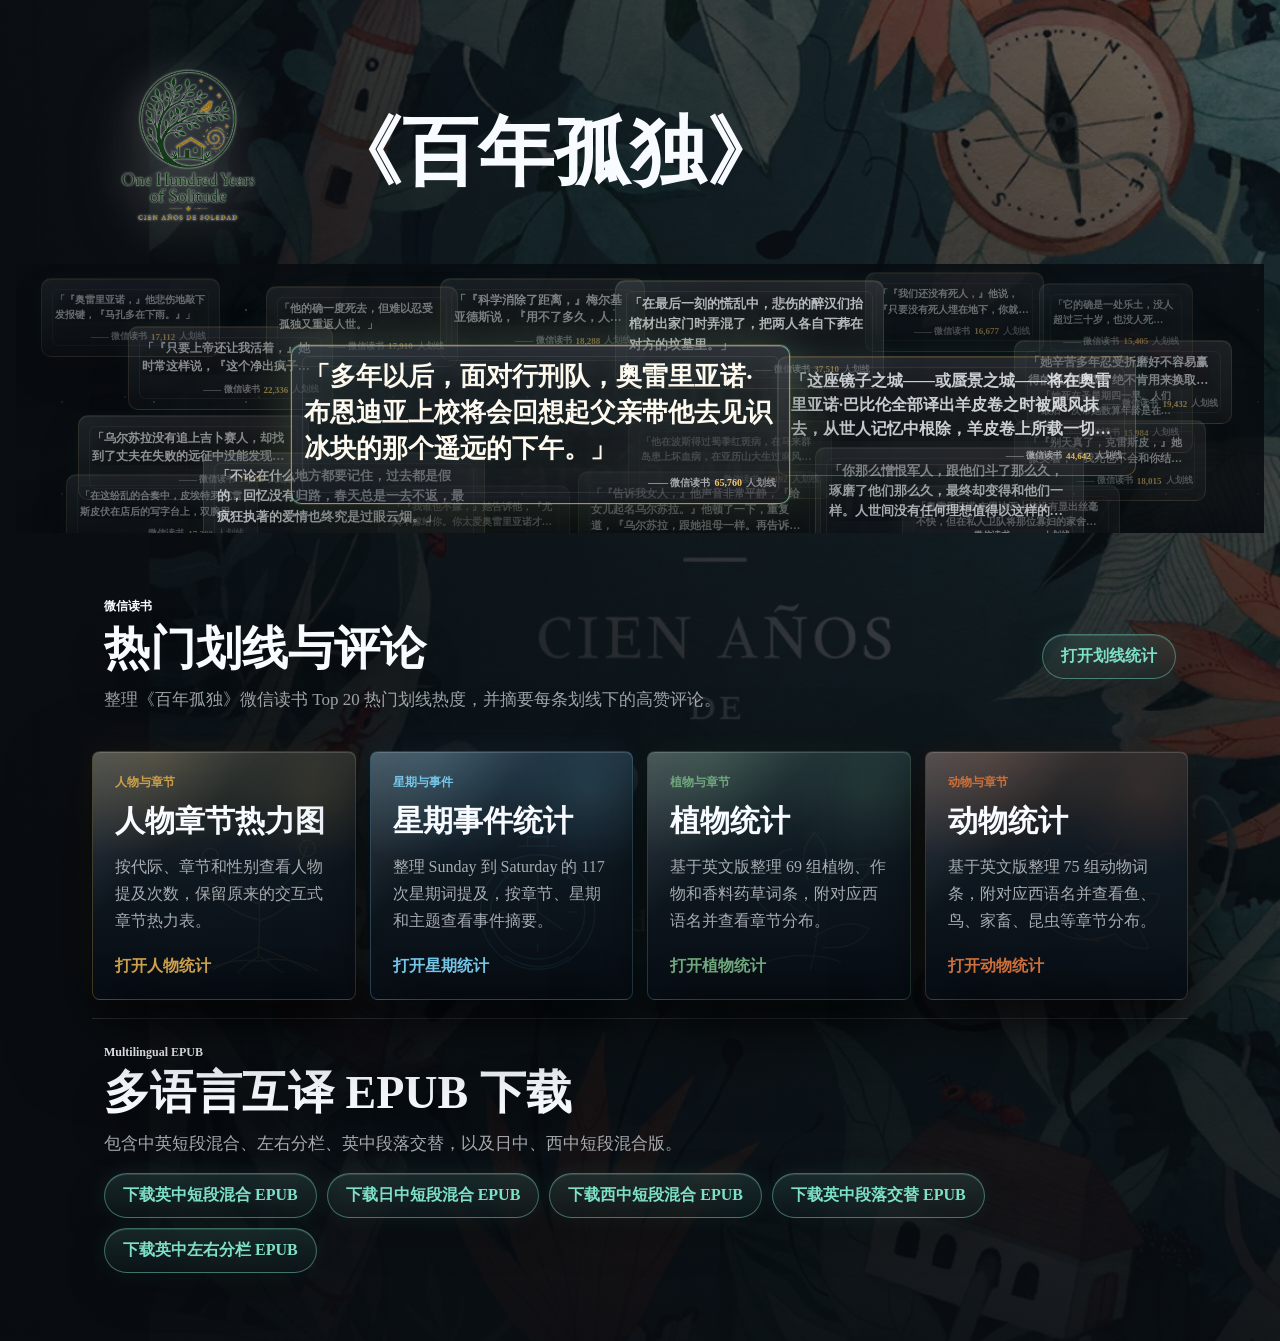
==== commit d79e344c: "Refine multilingual EPUB download section" ====
--- a/index.html
+++ b/index.html
@@ -833,33 +833,45 @@
       .resource-strip {
         grid-column: 1 / -1;
         display: grid;
-        grid-template-columns: minmax(0, 1fr) auto;
-        gap: clamp(18px, 4vw, 44px);
-        align-items: center;
+        grid-template-columns: minmax(0, 1fr);
+        gap: 14px;
+        align-items: start;
         min-width: 0;
         border-top: 1px solid rgba(255, 255, 255, 0.16);
         padding: clamp(18px, 2vw, 26px) clamp(4px, 1.2vw, 12px) clamp(12px, 2vw, 20px);
       }
 
+      .resource-strip .highlight-strip-copy {
+        width: min(880px, 100%);
+      }
+
+      .resource-strip .card-kicker {
+        display: block;
+        margin-bottom: 8px;
+      }
+
       .resource-strip p {
-        max-width: 780px;
+        max-width: 860px;
         margin: 12px 0 0;
         color: rgba(248, 251, 255, 0.66);
         font-family: var(--serif);
         font-size: clamp(14px, 1.55vw, 17px);
         line-height: 1.72;
+        overflow-wrap: normal;
+        word-break: normal;
       }
 
       .resource-actions {
         display: flex;
         flex-wrap: wrap;
         gap: 10px;
-        justify-content: flex-end;
-        min-width: min(430px, 100%);
+        justify-content: flex-start;
+        width: 100%;
+        min-width: 0;
       }
 
       .resource-actions .highlight-button {
-        white-space: normal;
+        white-space: nowrap;
       }
 
       a.card::before {
@@ -1073,6 +1085,10 @@
 
         .highlight-button {
           align-self: flex-start;
+        }
+
+        .resource-actions .highlight-button {
+          white-space: normal;
         }
 
         h1 {
@@ -1391,18 +1407,18 @@
           <span class="card-action">打开动物统计</span>
         </a>
 
-        <div class="resource-strip" aria-label="对照 EPUB 下载">
+        <div class="resource-strip" aria-label="多语言互译 EPUB 下载">
           <div class="highlight-strip-copy">
-            <span class="card-kicker">Parallel EPUB</span>
-            <a class="highlight-strip-title" href="./downloads/one-hundred-years-of-solitude-bilingual-mixed-split.epub">对照 EPUB 下载</a>
+            <span class="card-kicker">Multilingual EPUB</span>
+            <a class="highlight-strip-title" href="./downloads/one-hundred-years-of-solitude-bilingual-mixed-split.epub">多语言互译 EPUB 下载</a>
             <p>包含中英短段混合、左右分栏、英中段落交替，以及日中、西中短段混合版。</p>
           </div>
           <div class="resource-actions">
-            <a class="highlight-button" href="./downloads/one-hundred-years-of-solitude-bilingual-mixed-split.epub">下载短段混合版 EPUB</a>
-            <a class="highlight-button" href="./downloads/one-hundred-years-of-solitude-zh-ja-mixed-split.epub">下载日中短段混合版 EPUB</a>
-            <a class="highlight-button" href="./downloads/one-hundred-years-of-solitude-es-zh-mixed-split.epub">下载西中短段混合版 EPUB</a>
-            <a class="highlight-button" href="./downloads/one-hundred-years-of-solitude-bilingual-alternating.epub">下载交替版 EPUB</a>
-            <a class="highlight-button" href="./downloads/one-hundred-years-of-solitude-bilingual-columns.epub">下载分栏版 EPUB</a>
+            <a class="highlight-button" href="./downloads/one-hundred-years-of-solitude-bilingual-mixed-split.epub">下载英中短段混合 EPUB</a>
+            <a class="highlight-button" href="./downloads/one-hundred-years-of-solitude-zh-ja-mixed-split.epub">下载日中短段混合 EPUB</a>
+            <a class="highlight-button" href="./downloads/one-hundred-years-of-solitude-es-zh-mixed-split.epub">下载西中短段混合 EPUB</a>
+            <a class="highlight-button" href="./downloads/one-hundred-years-of-solitude-bilingual-alternating.epub">下载英中段落交替 EPUB</a>
+            <a class="highlight-button" href="./downloads/one-hundred-years-of-solitude-bilingual-columns.epub">下载英中左右分栏 EPUB</a>
           </div>
         </div>
       </section>
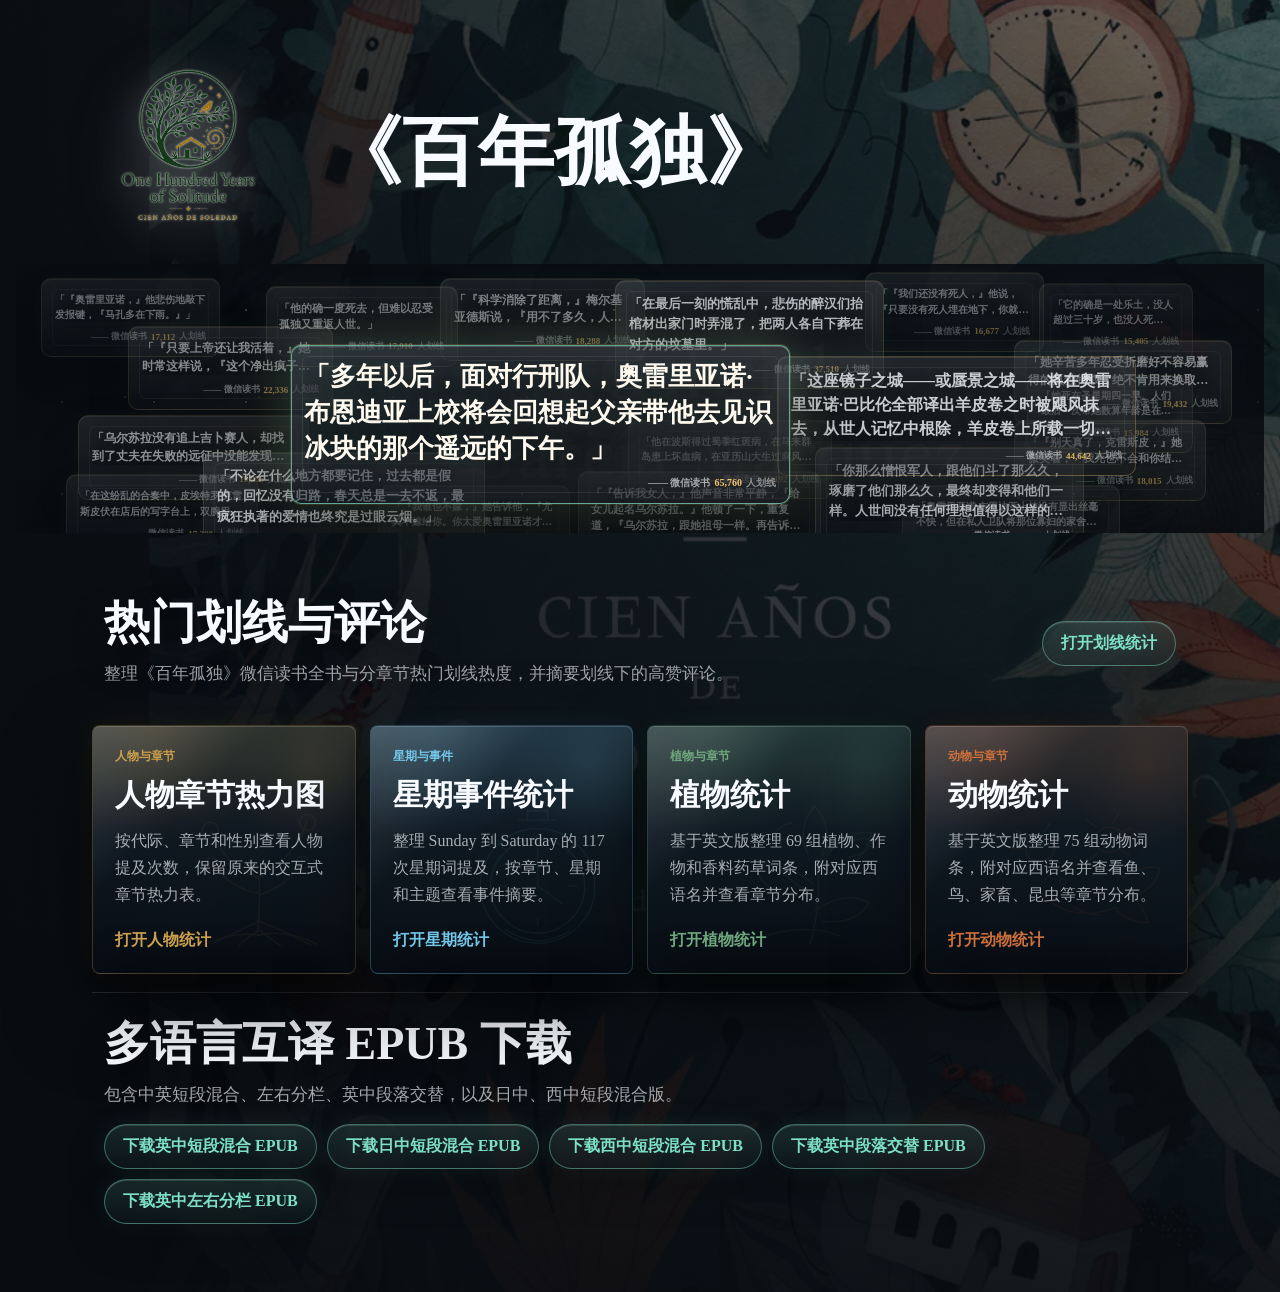
==== commit 779a54f6: "Update homepage highlight and EPUB copy" ====
--- a/index.html
+++ b/index.html
@@ -1314,9 +1314,8 @@
       <section class="link-grid" aria-label="统计页面入口">
         <div class="highlight-strip">
           <div class="highlight-strip-copy">
-            <span class="card-kicker">微信读书</span>
             <a class="highlight-strip-title" href="./highlights/">热门划线与评论</a>
-            <p>整理《百年孤独》微信读书 Top 20 热门划线热度，并摘要每条划线下的高赞评论。</p>
+            <p>整理《百年孤独》微信读书全书与分章节热门划线热度，并摘要划线下的高赞评论。</p>
           </div>
           <a class="highlight-button" href="./highlights/">打开划线统计</a>
         </div>
@@ -1409,7 +1408,6 @@
 
         <div class="resource-strip" aria-label="多语言互译 EPUB 下载">
           <div class="highlight-strip-copy">
-            <span class="card-kicker">Multilingual EPUB</span>
             <a class="highlight-strip-title" href="./downloads/one-hundred-years-of-solitude-bilingual-mixed-split.epub">多语言互译 EPUB 下载</a>
             <p>包含中英短段混合、左右分栏、英中段落交替，以及日中、西中短段混合版。</p>
           </div>
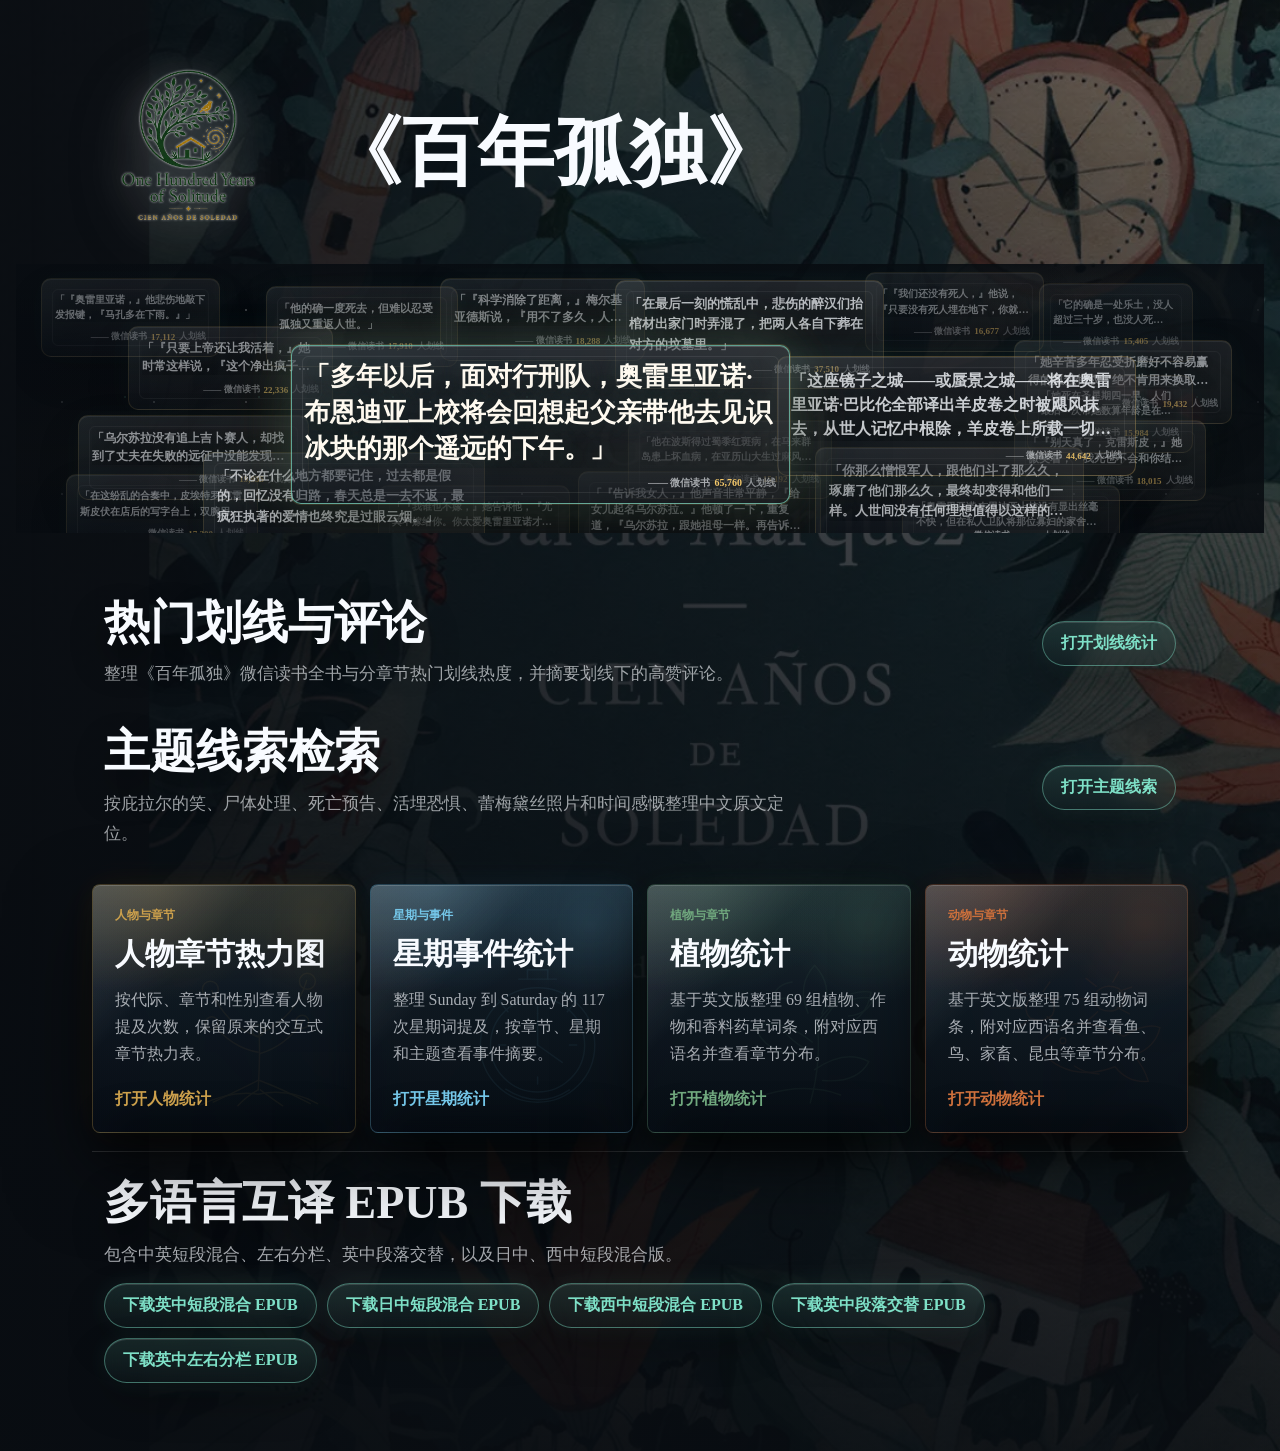
==== commit 8ca55267: "feat: add motif threads page" ====
--- a/index.html
+++ b/index.html
@@ -1320,6 +1320,14 @@
           <a class="highlight-button" href="./highlights/">打开划线统计</a>
         </div>
 
+        <div class="highlight-strip">
+          <div class="highlight-strip-copy">
+            <a class="highlight-strip-title" href="./motifs/">主题线索检索</a>
+            <p>按庇拉尔的笑、尸体处理、死亡预告、活埋恐惧、蕾梅黛丝照片和时间感慨整理中文原文定位。</p>
+          </div>
+          <a class="highlight-button" href="./motifs/">打开主题线索</a>
+        </div>
+
         <a class="card card-people" href="./people/">
           <span class="card-watermark" aria-hidden="true">
             <svg viewBox="0 0 260 220" role="img">
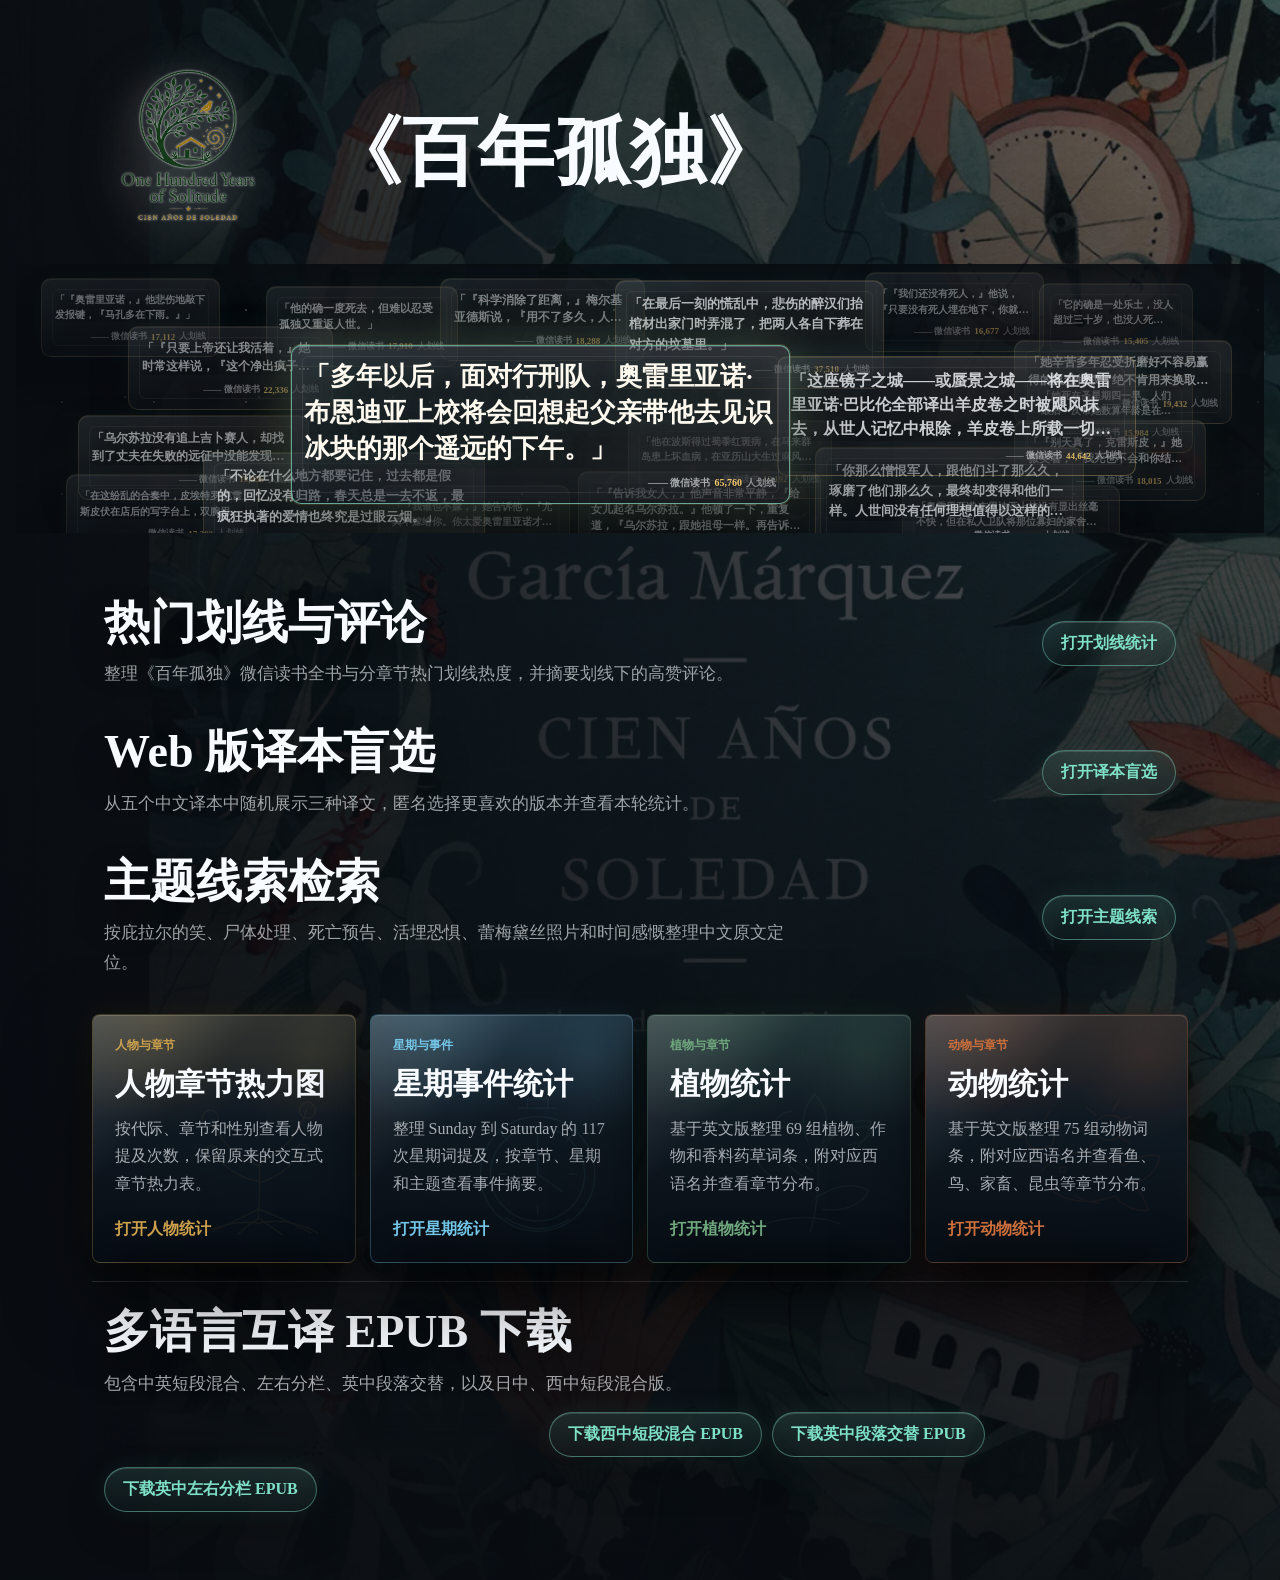
==== commit 20bb25f6: "Add web translation quiz link to homepage" ====
--- a/index.html
+++ b/index.html
@@ -1322,6 +1322,14 @@
 
         <div class="highlight-strip">
           <div class="highlight-strip-copy">
+            <a class="highlight-strip-title" href="./百年孤独译本盲选.html">Web 版译本盲选</a>
+            <p>从五个中文译本中随机展示三种译文，匿名选择更喜欢的版本并查看本轮统计。</p>
+          </div>
+          <a class="highlight-button" href="./百年孤独译本盲选.html">打开译本盲选</a>
+        </div>
+
+        <div class="highlight-strip">
+          <div class="highlight-strip-copy">
             <a class="highlight-strip-title" href="./motifs/">主题线索检索</a>
             <p>按庇拉尔的笑、尸体处理、死亡预告、活埋恐惧、蕾梅黛丝照片和时间感慨整理中文原文定位。</p>
           </div>
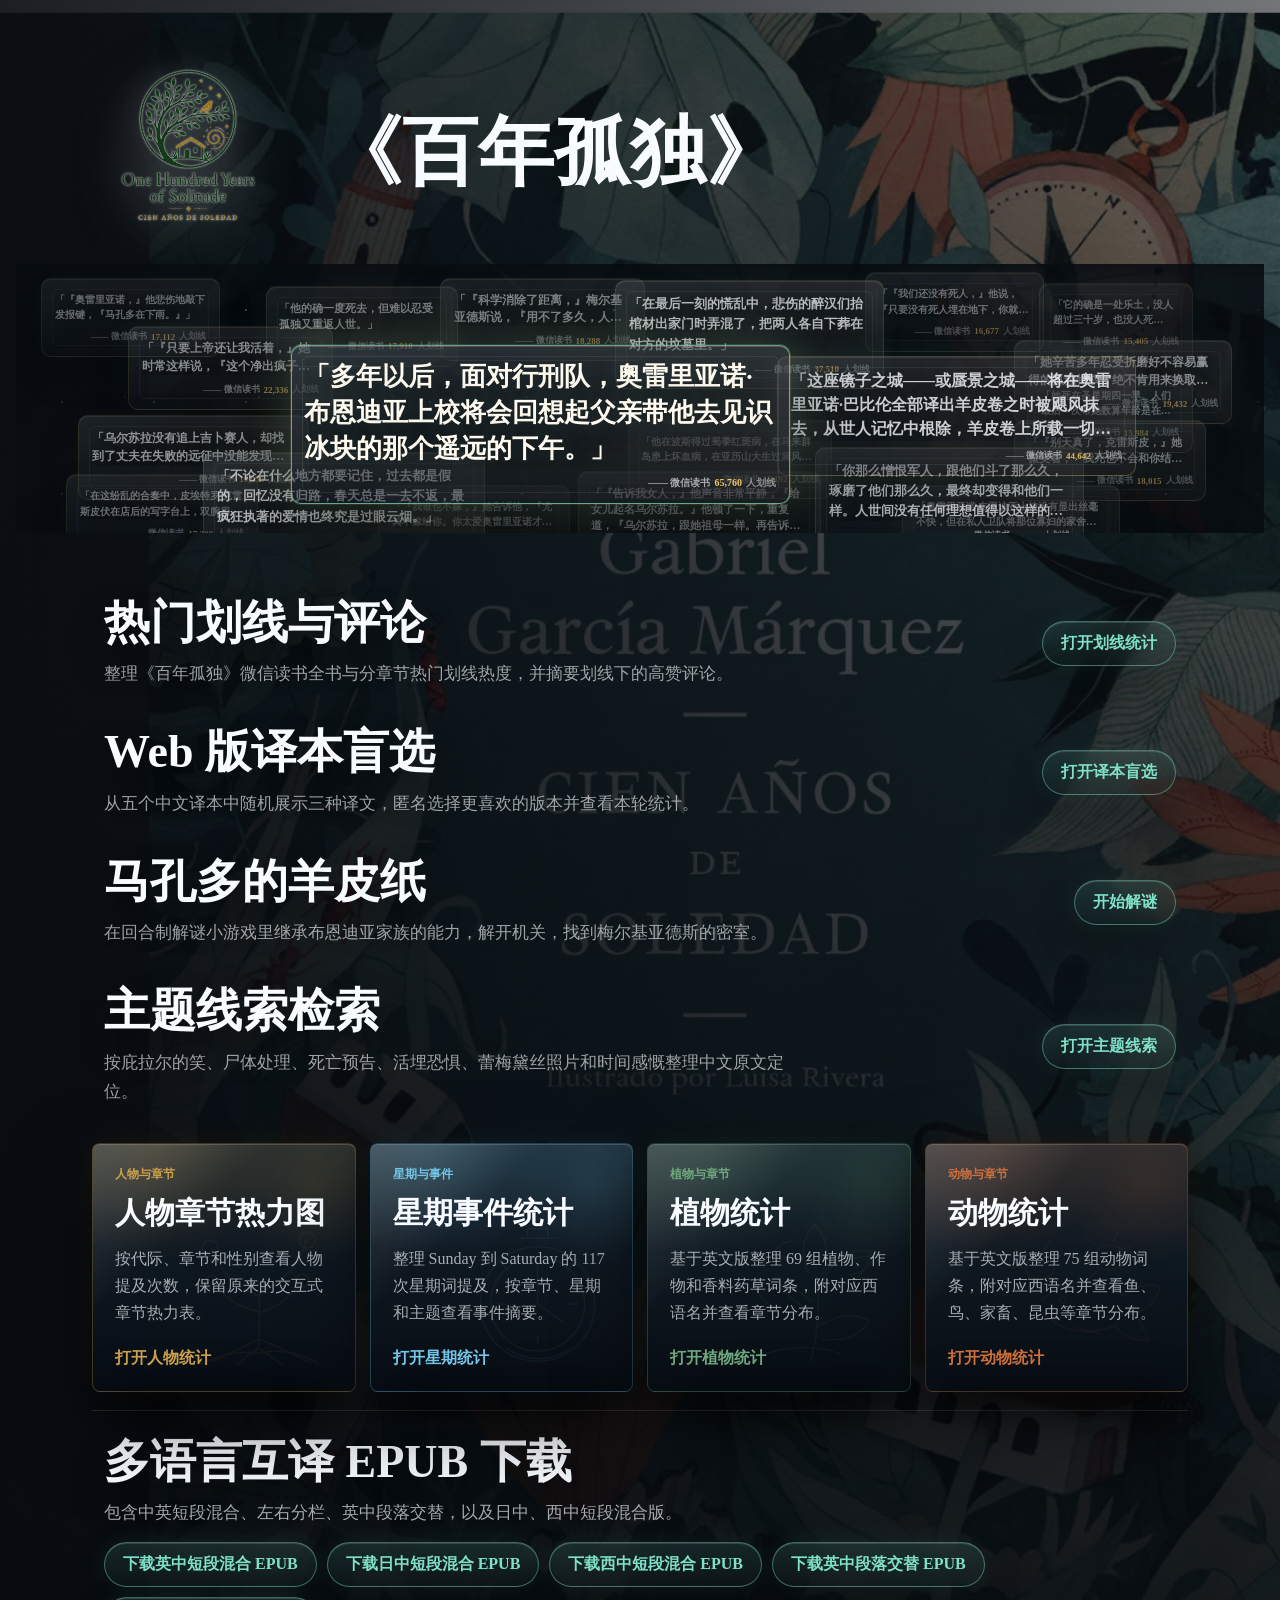
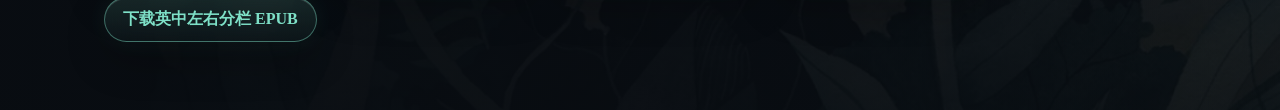
==== commit a8b746fb: "feat: add Macondo puzzle to GitHub Pages" ====
--- a/index.html
+++ b/index.html
@@ -1311,7 +1311,7 @@
         </div>
       </section>
 
-      <section class="link-grid" aria-label="统计页面入口">
+      <section class="link-grid" aria-label="站内页面入口">
         <div class="highlight-strip">
           <div class="highlight-strip-copy">
             <a class="highlight-strip-title" href="./highlights/">热门划线与评论</a>
@@ -1326,6 +1326,14 @@
             <p>从五个中文译本中随机展示三种译文，匿名选择更喜欢的版本并查看本轮统计。</p>
           </div>
           <a class="highlight-button" href="./百年孤独译本盲选.html">打开译本盲选</a>
+        </div>
+
+        <div class="highlight-strip">
+          <div class="highlight-strip-copy">
+            <a class="highlight-strip-title" href="./macondo-puzzle/">马孔多的羊皮纸</a>
+            <p>在回合制解谜小游戏里继承布恩迪亚家族的能力，解开机关，找到梅尔基亚德斯的密室。</p>
+          </div>
+          <a class="highlight-button" href="./macondo-puzzle/">开始解谜</a>
         </div>
 
         <div class="highlight-strip">
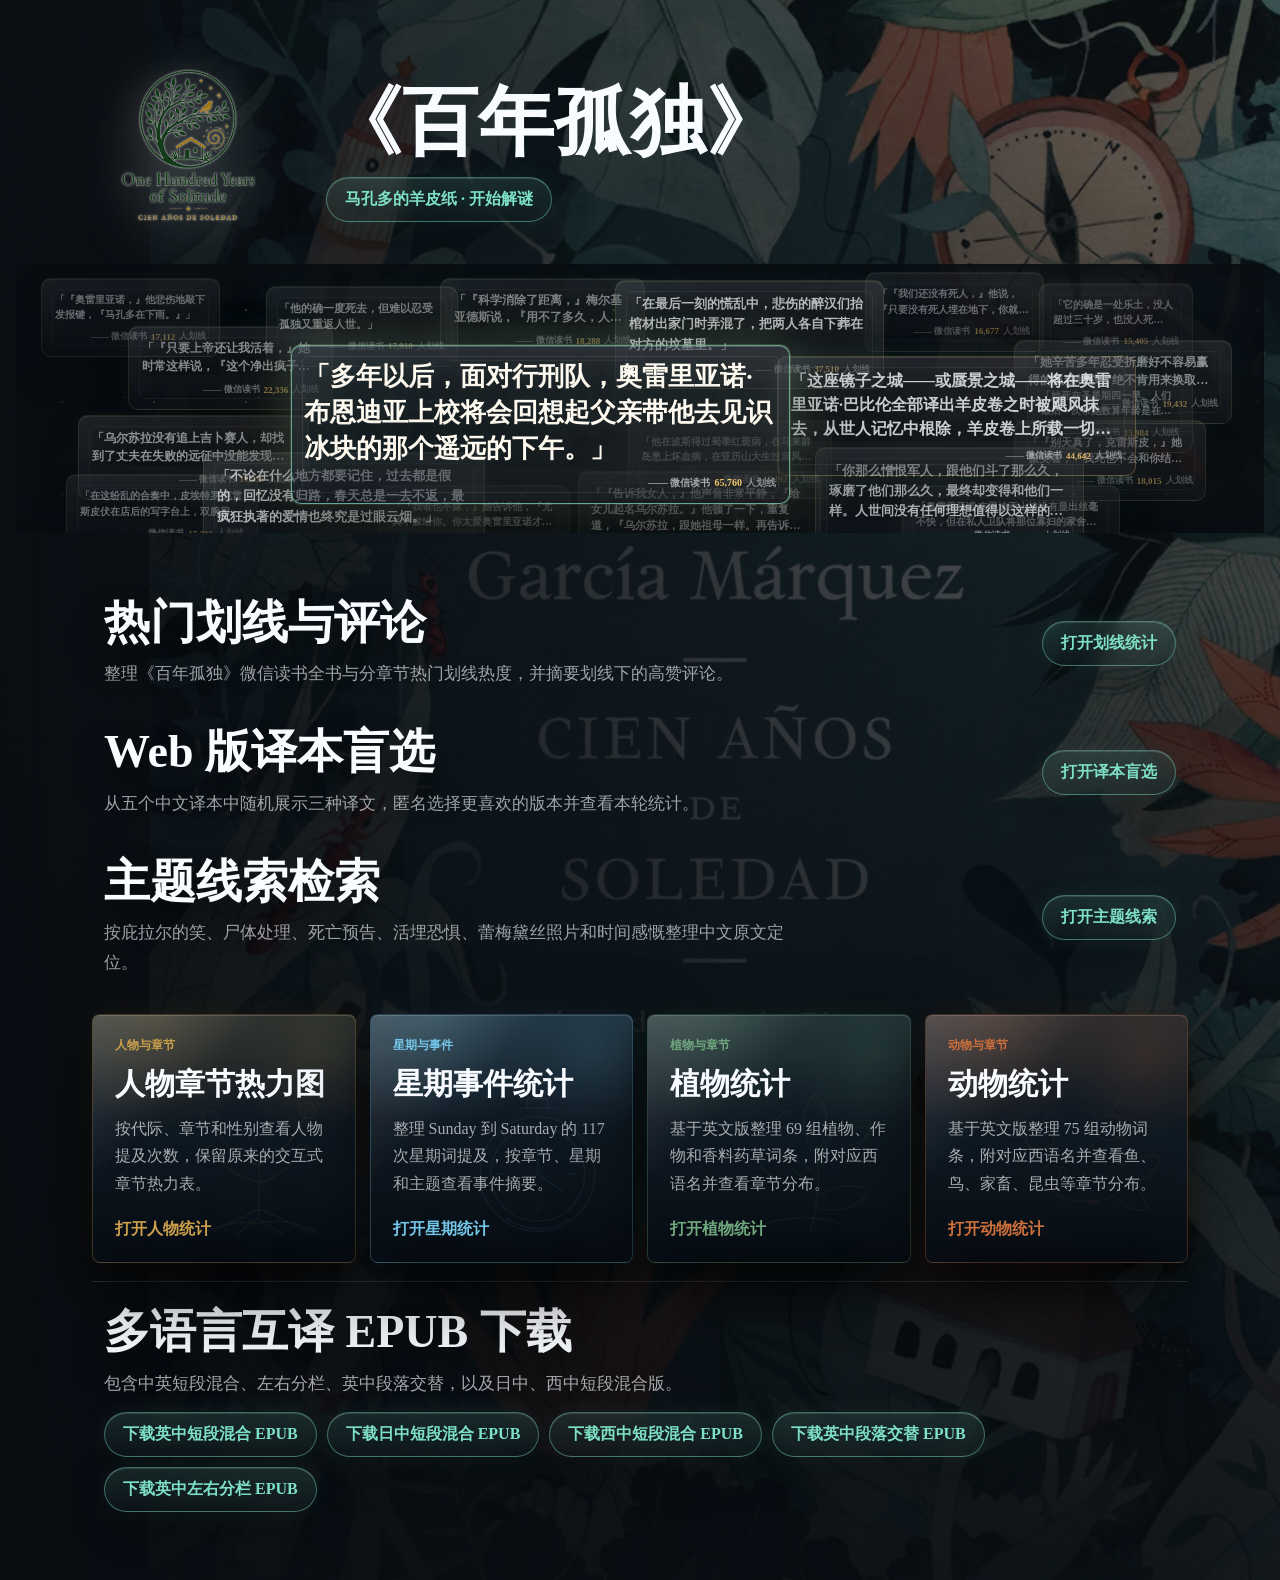
==== commit efc320ab: "feat: place puzzle link at the top of the homepage" ====
--- a/index.html
+++ b/index.html
@@ -80,6 +80,13 @@
 
       .hero-copy {
         min-width: 0;
+      }
+
+      .hero-copy .highlight-button {
+        display: inline-flex;
+        align-items: center;
+        min-height: 44px;
+        margin-top: 16px;
       }
 
       .brand-logo {
@@ -1222,6 +1229,7 @@
           </picture>
           <div class="hero-copy">
             <h1 id="site-title">《百年孤独》</h1>
+            <a class="highlight-button" href="./macondo-puzzle/">马孔多的羊皮纸 · 开始解谜</a>
           </div>
         </div>
       </section>
@@ -1326,14 +1334,6 @@
             <p>从五个中文译本中随机展示三种译文，匿名选择更喜欢的版本并查看本轮统计。</p>
           </div>
           <a class="highlight-button" href="./百年孤独译本盲选.html">打开译本盲选</a>
-        </div>
-
-        <div class="highlight-strip">
-          <div class="highlight-strip-copy">
-            <a class="highlight-strip-title" href="./macondo-puzzle/">马孔多的羊皮纸</a>
-            <p>在回合制解谜小游戏里继承布恩迪亚家族的能力，解开机关，找到梅尔基亚德斯的密室。</p>
-          </div>
-          <a class="highlight-button" href="./macondo-puzzle/">开始解谜</a>
         </div>
 
         <div class="highlight-strip">
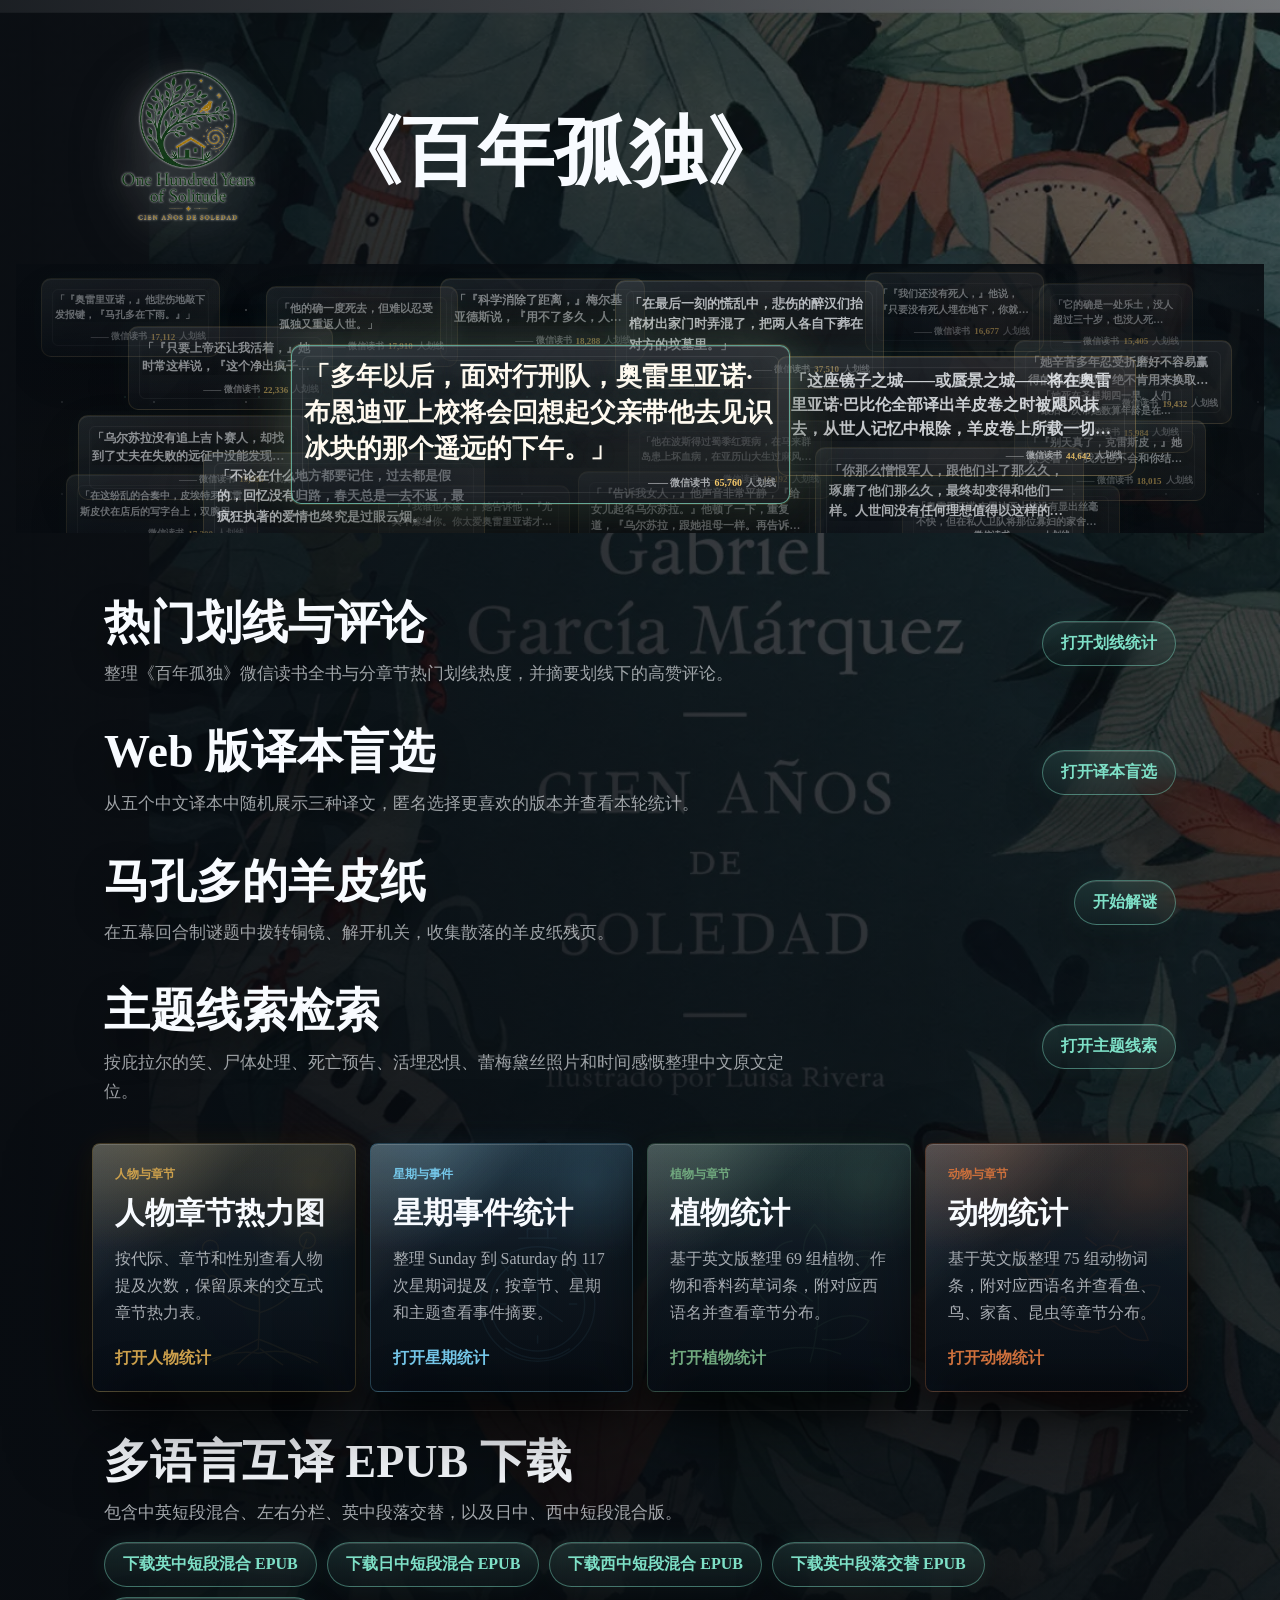
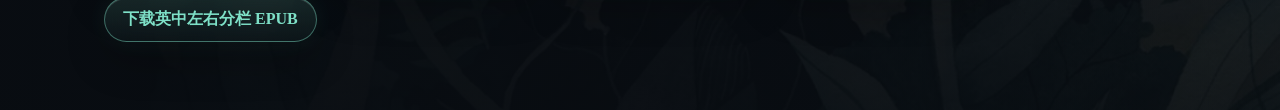
==== commit 5fc5d446: "Place the puzzle with the homepage features" ====
--- a/index.html
+++ b/index.html
@@ -80,13 +80,6 @@
 
       .hero-copy {
         min-width: 0;
-      }
-
-      .hero-copy .highlight-button {
-        display: inline-flex;
-        align-items: center;
-        min-height: 44px;
-        margin-top: 16px;
       }
 
       .brand-logo {
@@ -1229,7 +1222,6 @@
           </picture>
           <div class="hero-copy">
             <h1 id="site-title">《百年孤独》</h1>
-            <a class="highlight-button" href="./macondo-puzzle/">马孔多的羊皮纸 · 开始解谜</a>
           </div>
         </div>
       </section>
@@ -1334,6 +1326,14 @@
             <p>从五个中文译本中随机展示三种译文，匿名选择更喜欢的版本并查看本轮统计。</p>
           </div>
           <a class="highlight-button" href="./百年孤独译本盲选.html">打开译本盲选</a>
+        </div>
+
+        <div class="highlight-strip">
+          <div class="highlight-strip-copy">
+            <a class="highlight-strip-title" href="./macondo-puzzle/">马孔多的羊皮纸</a>
+            <p>在五幕回合制谜题中拨转铜镜、解开机关，收集散落的羊皮纸残页。</p>
+          </div>
+          <a class="highlight-button" href="./macondo-puzzle/">开始解谜</a>
         </div>
 
         <div class="highlight-strip">
